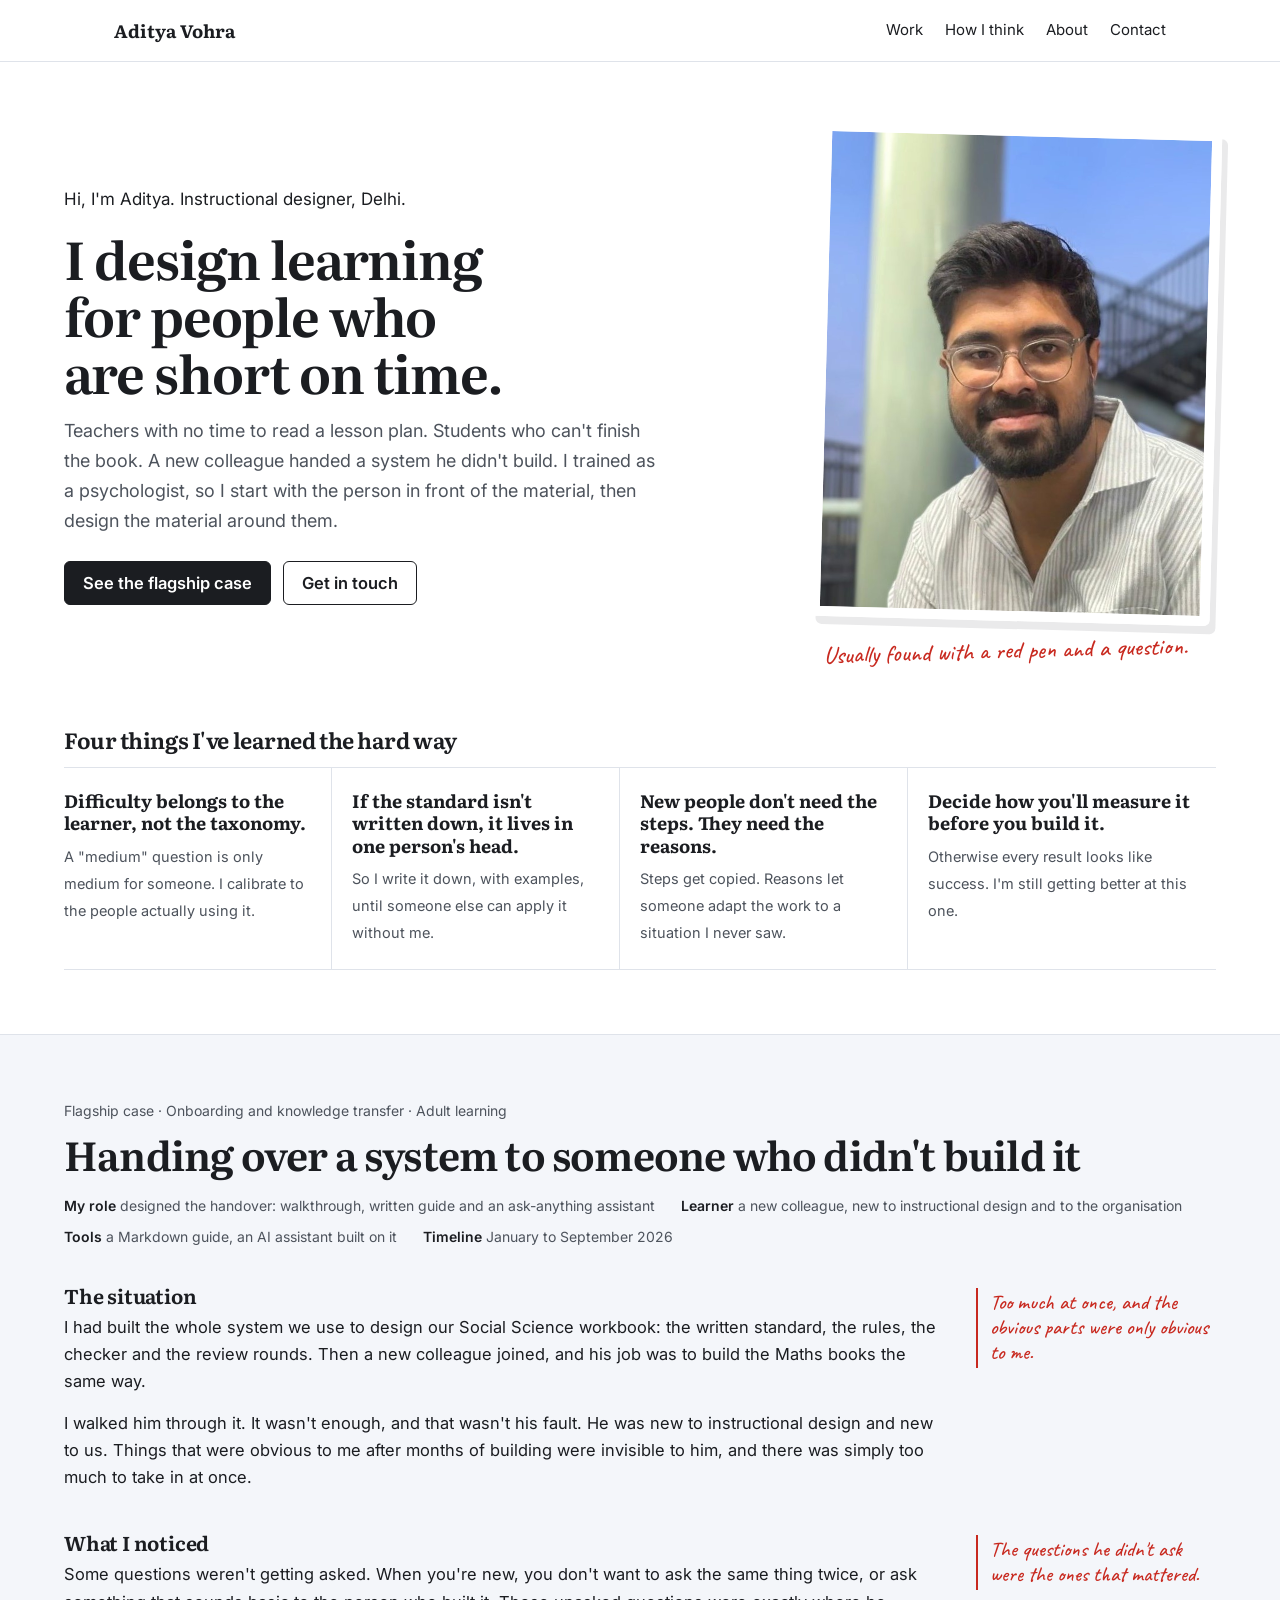
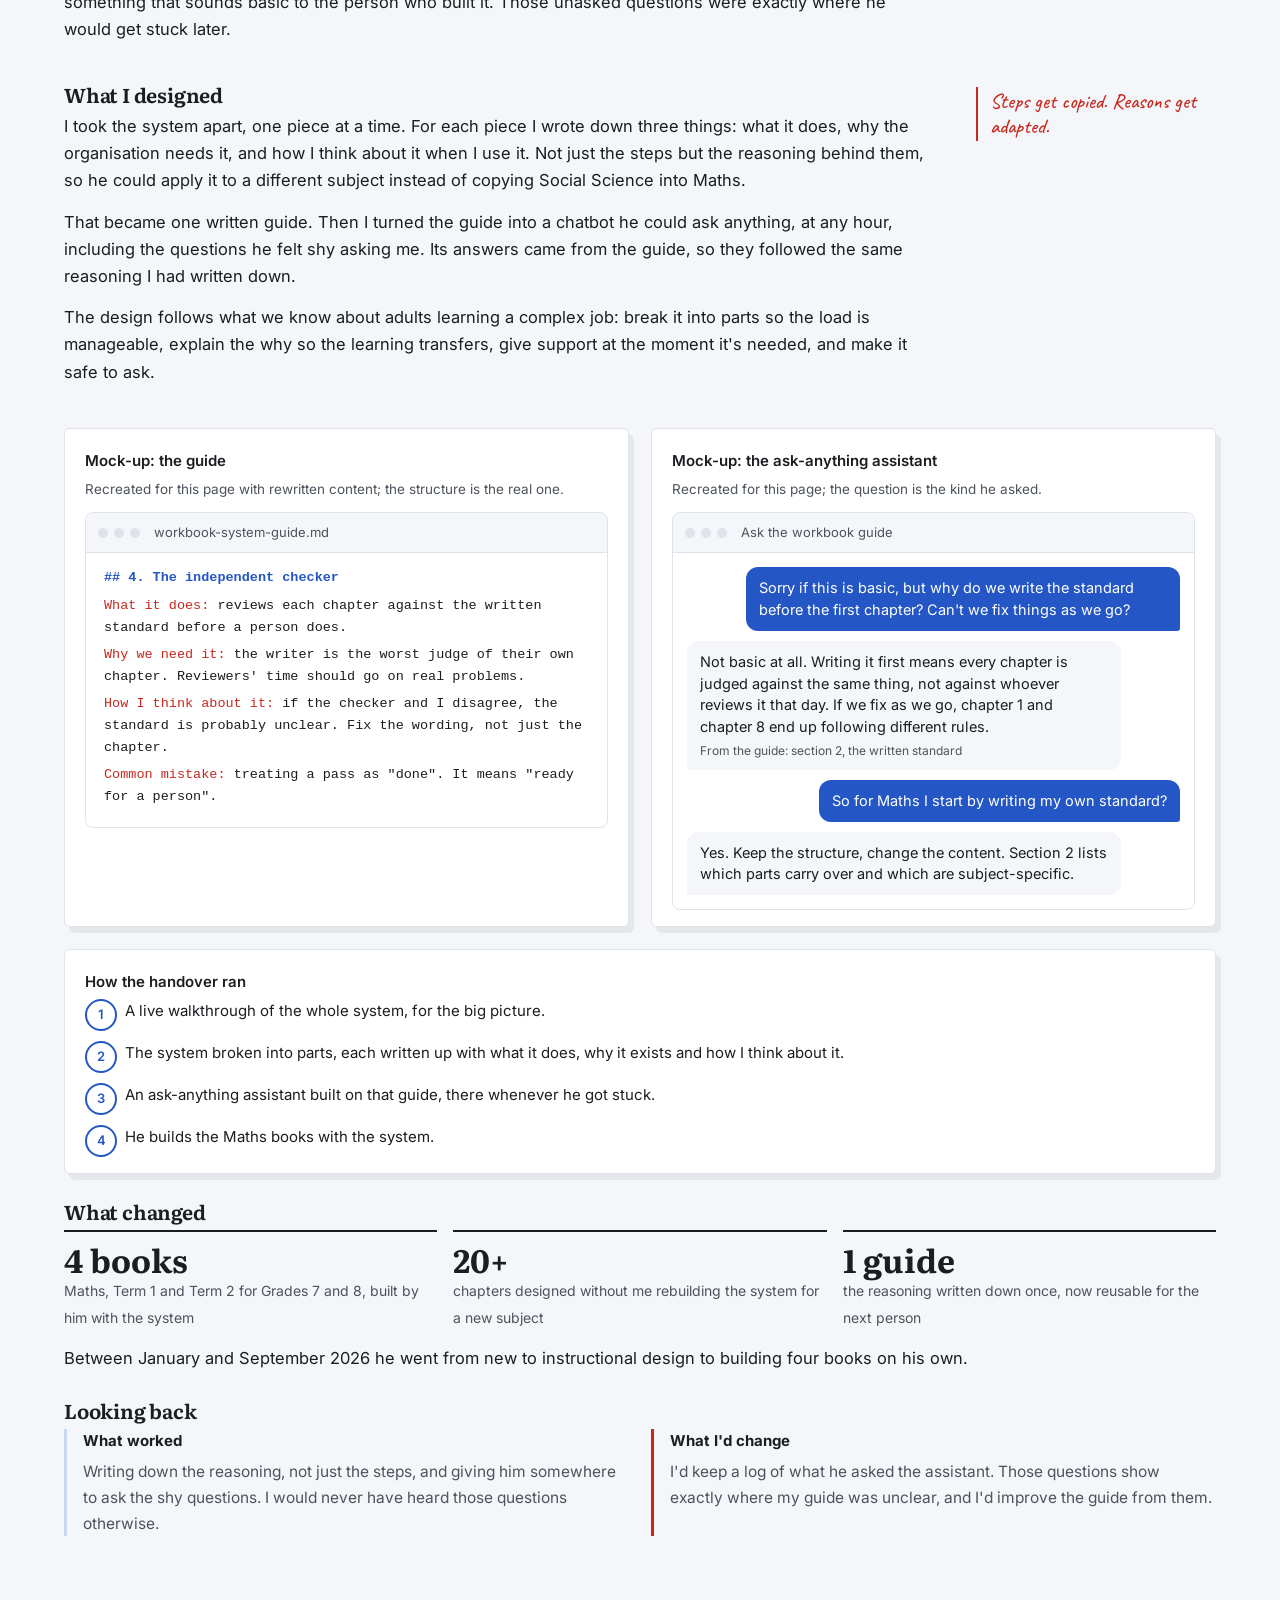
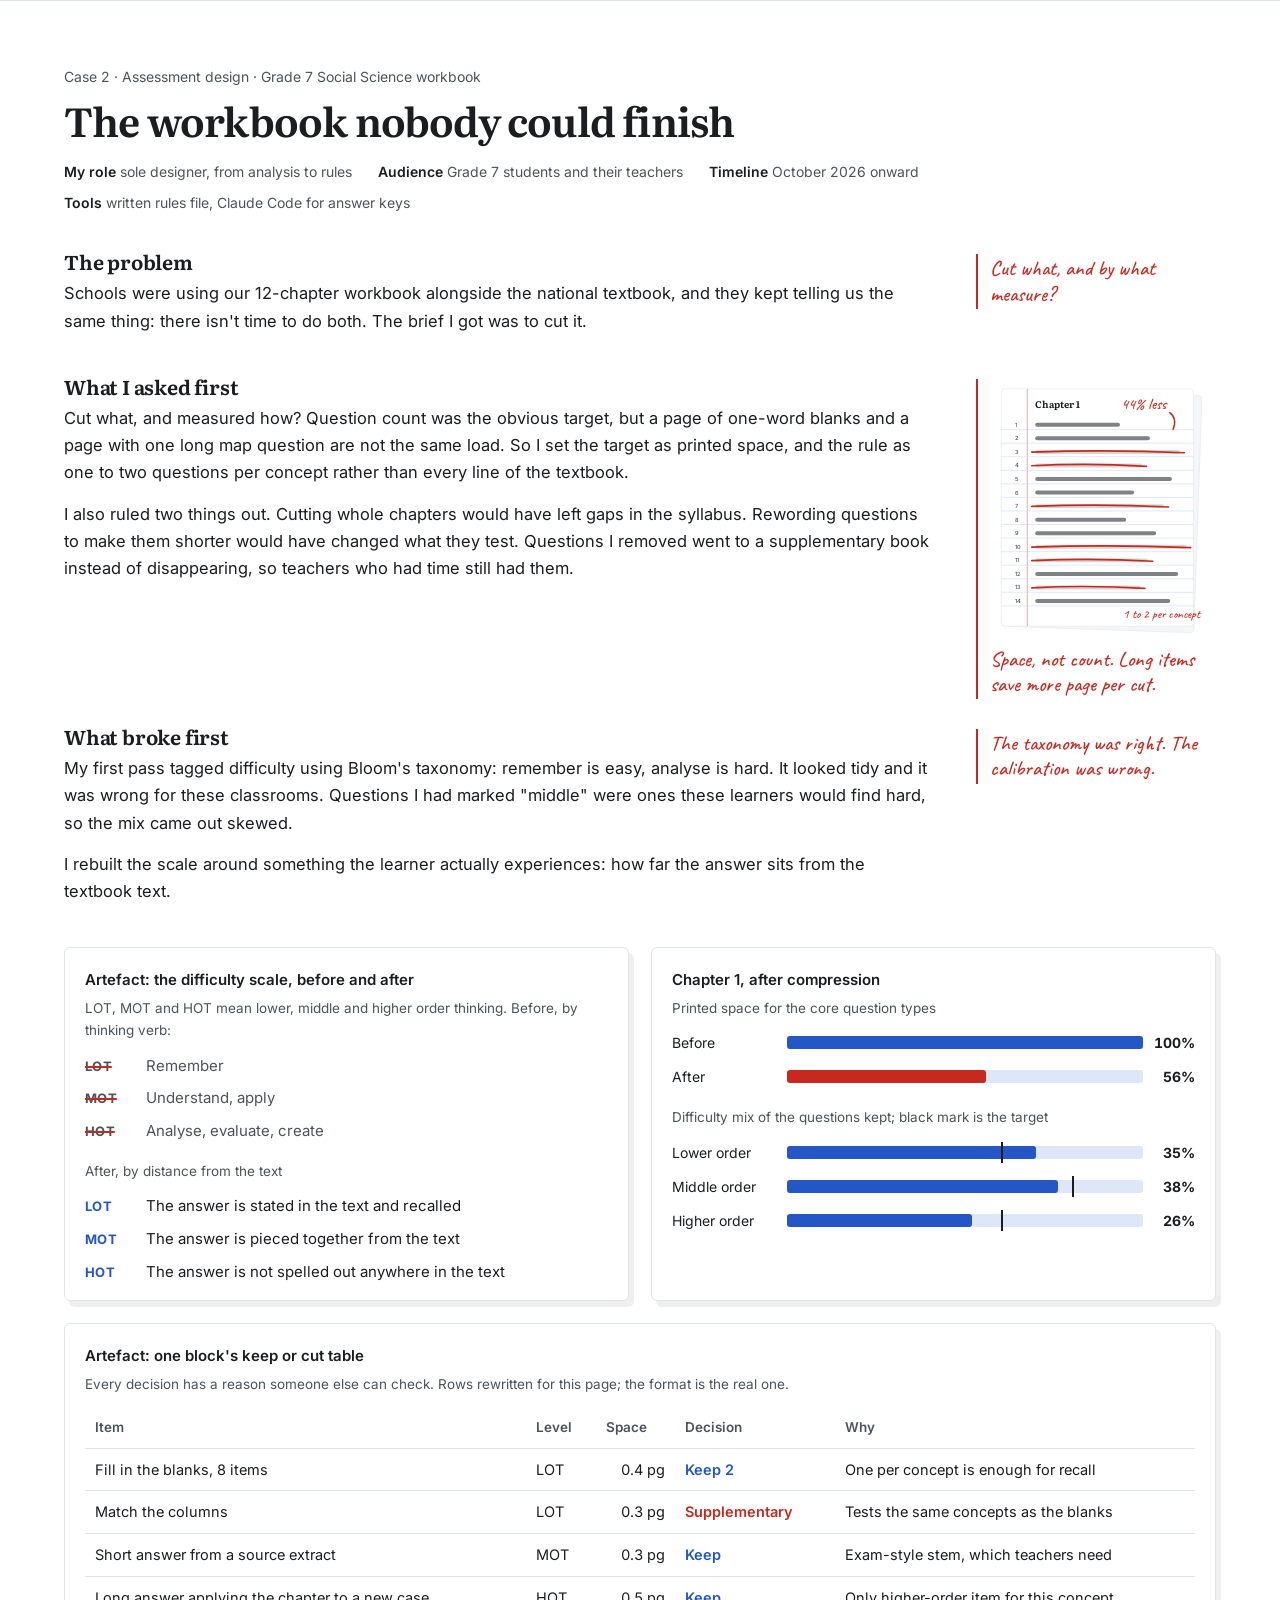
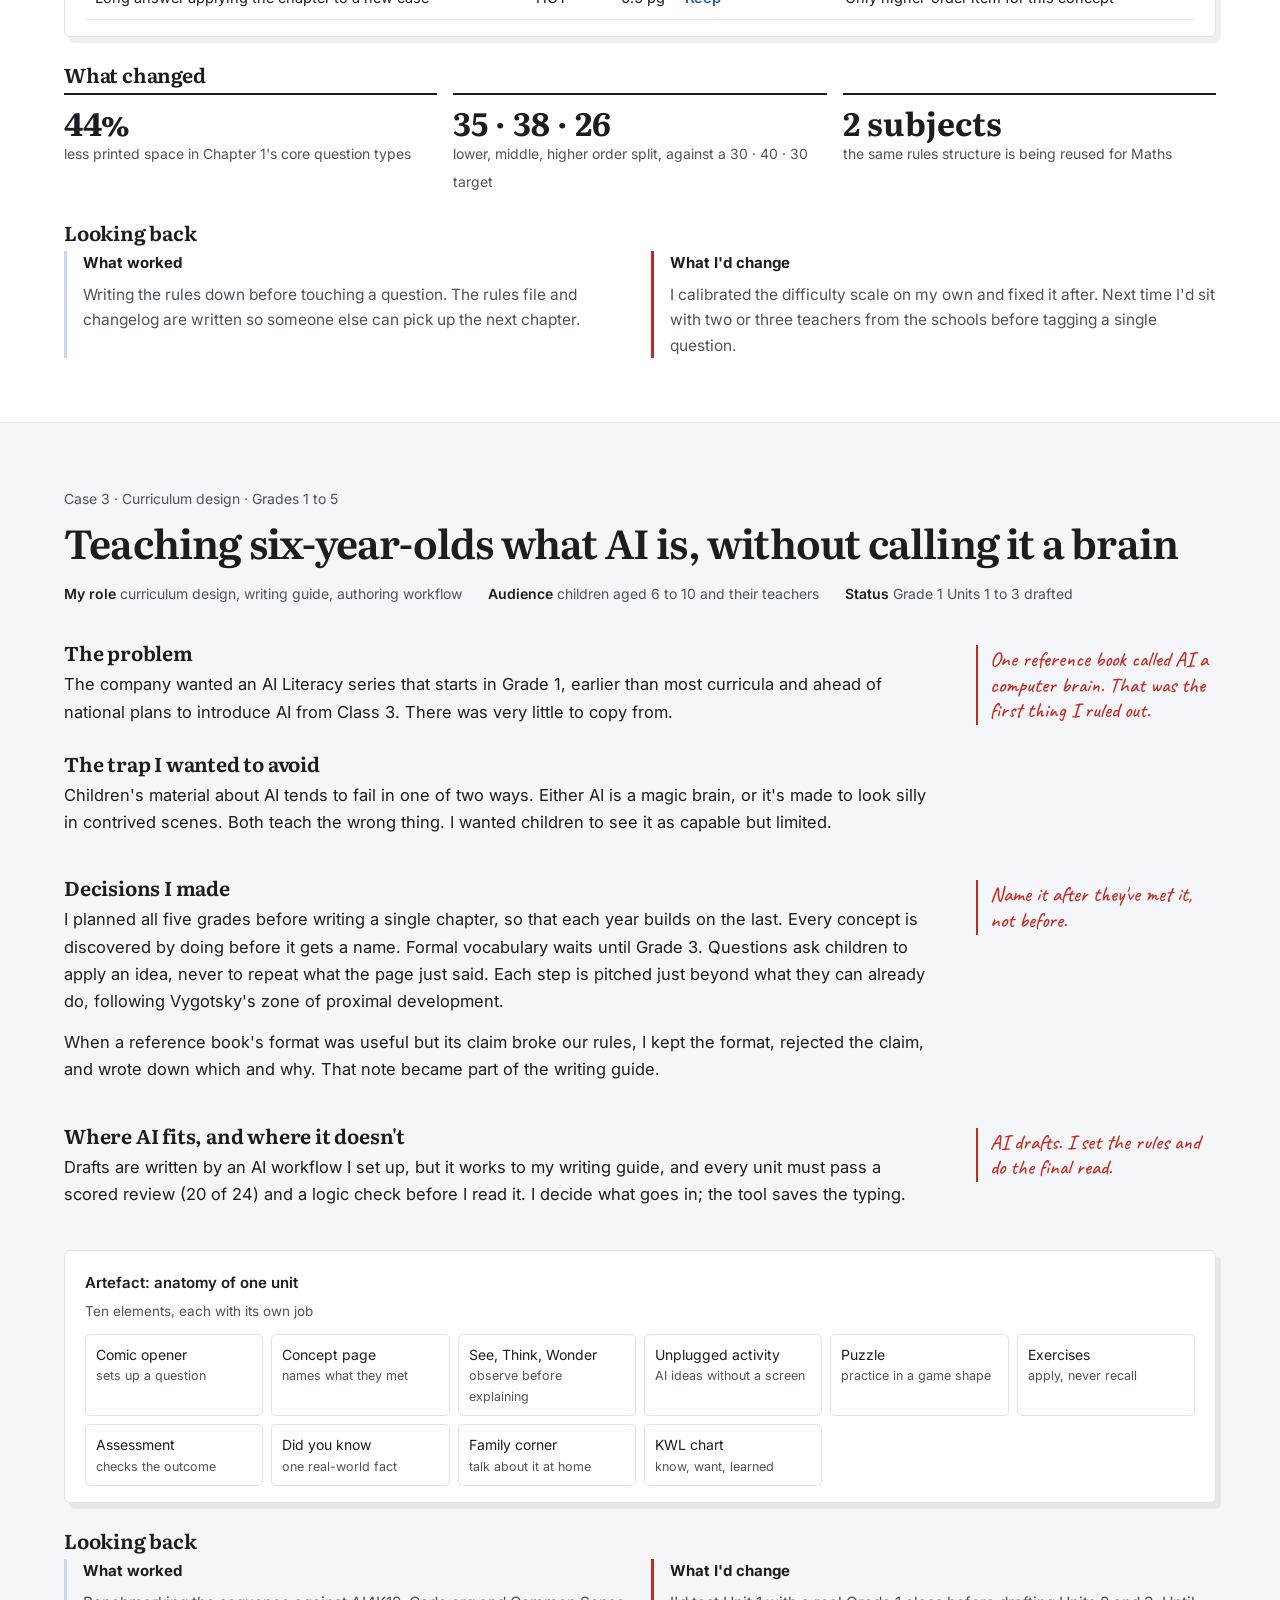
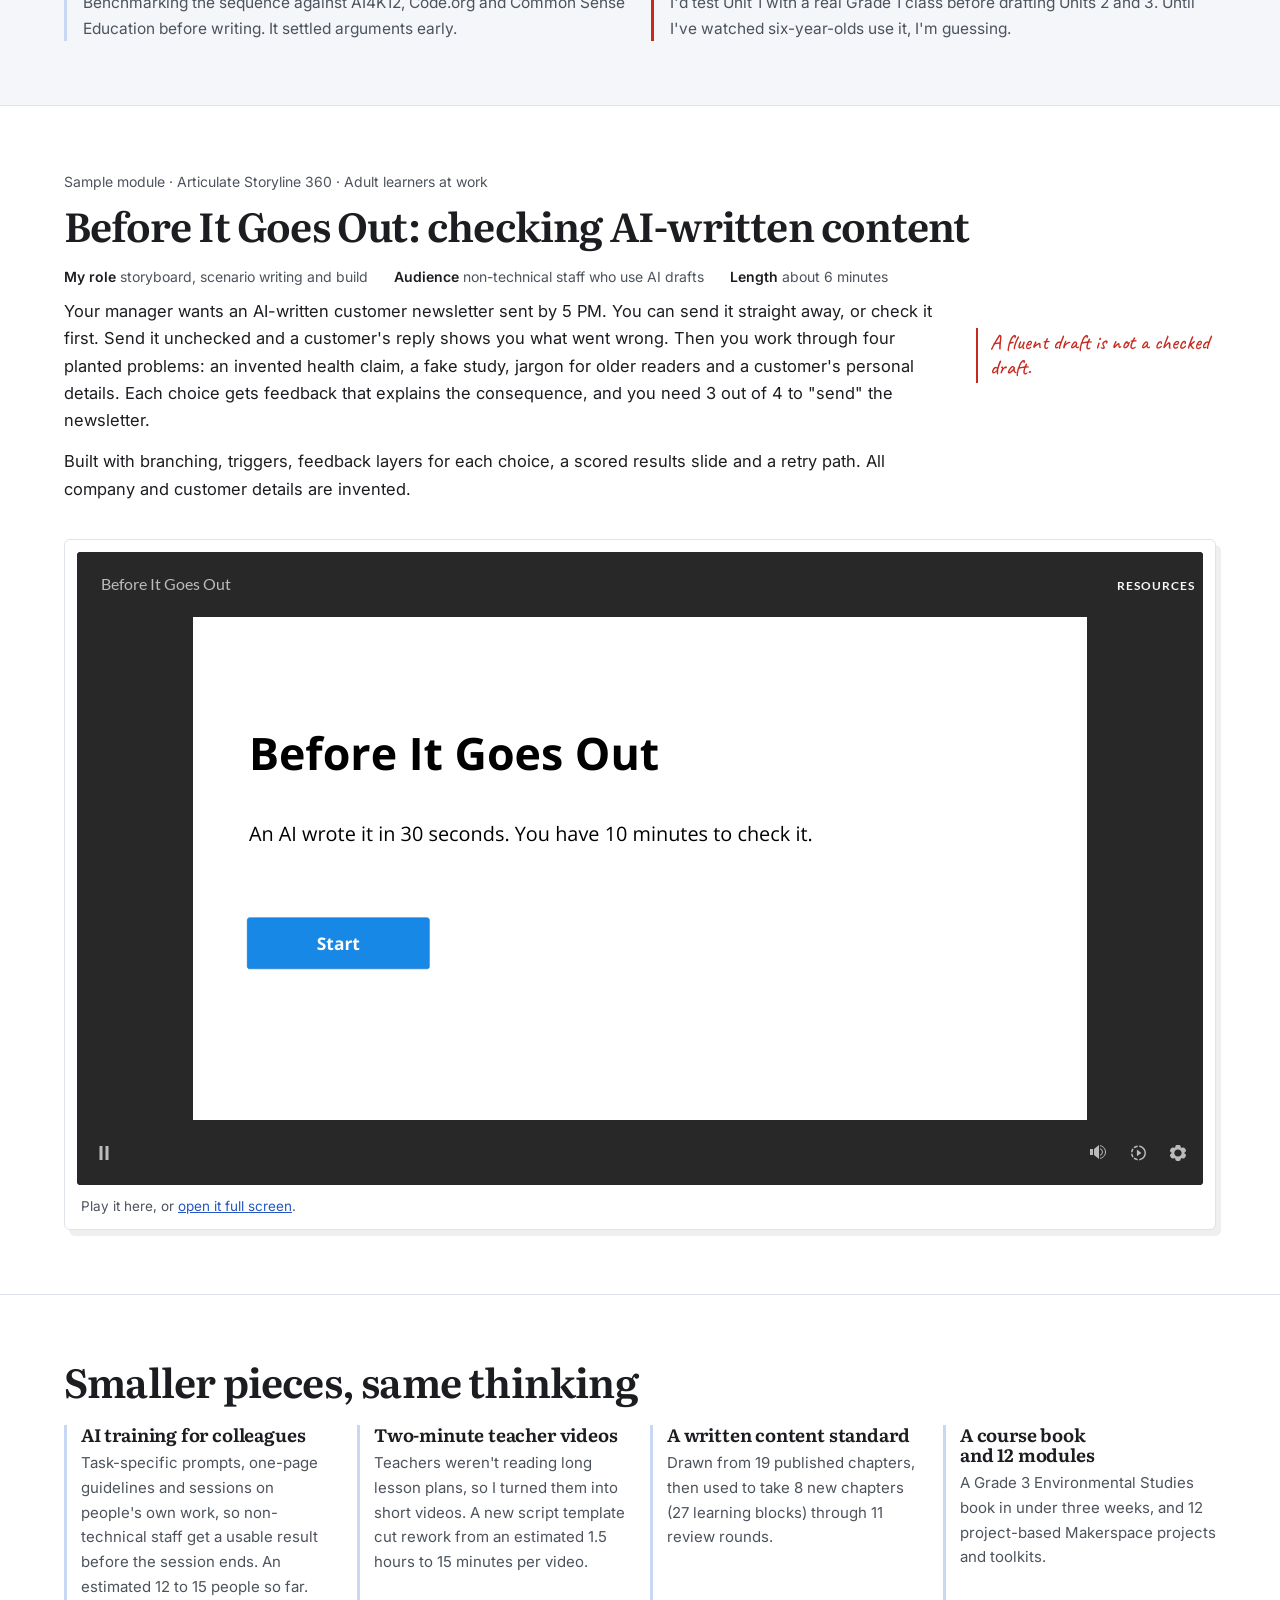
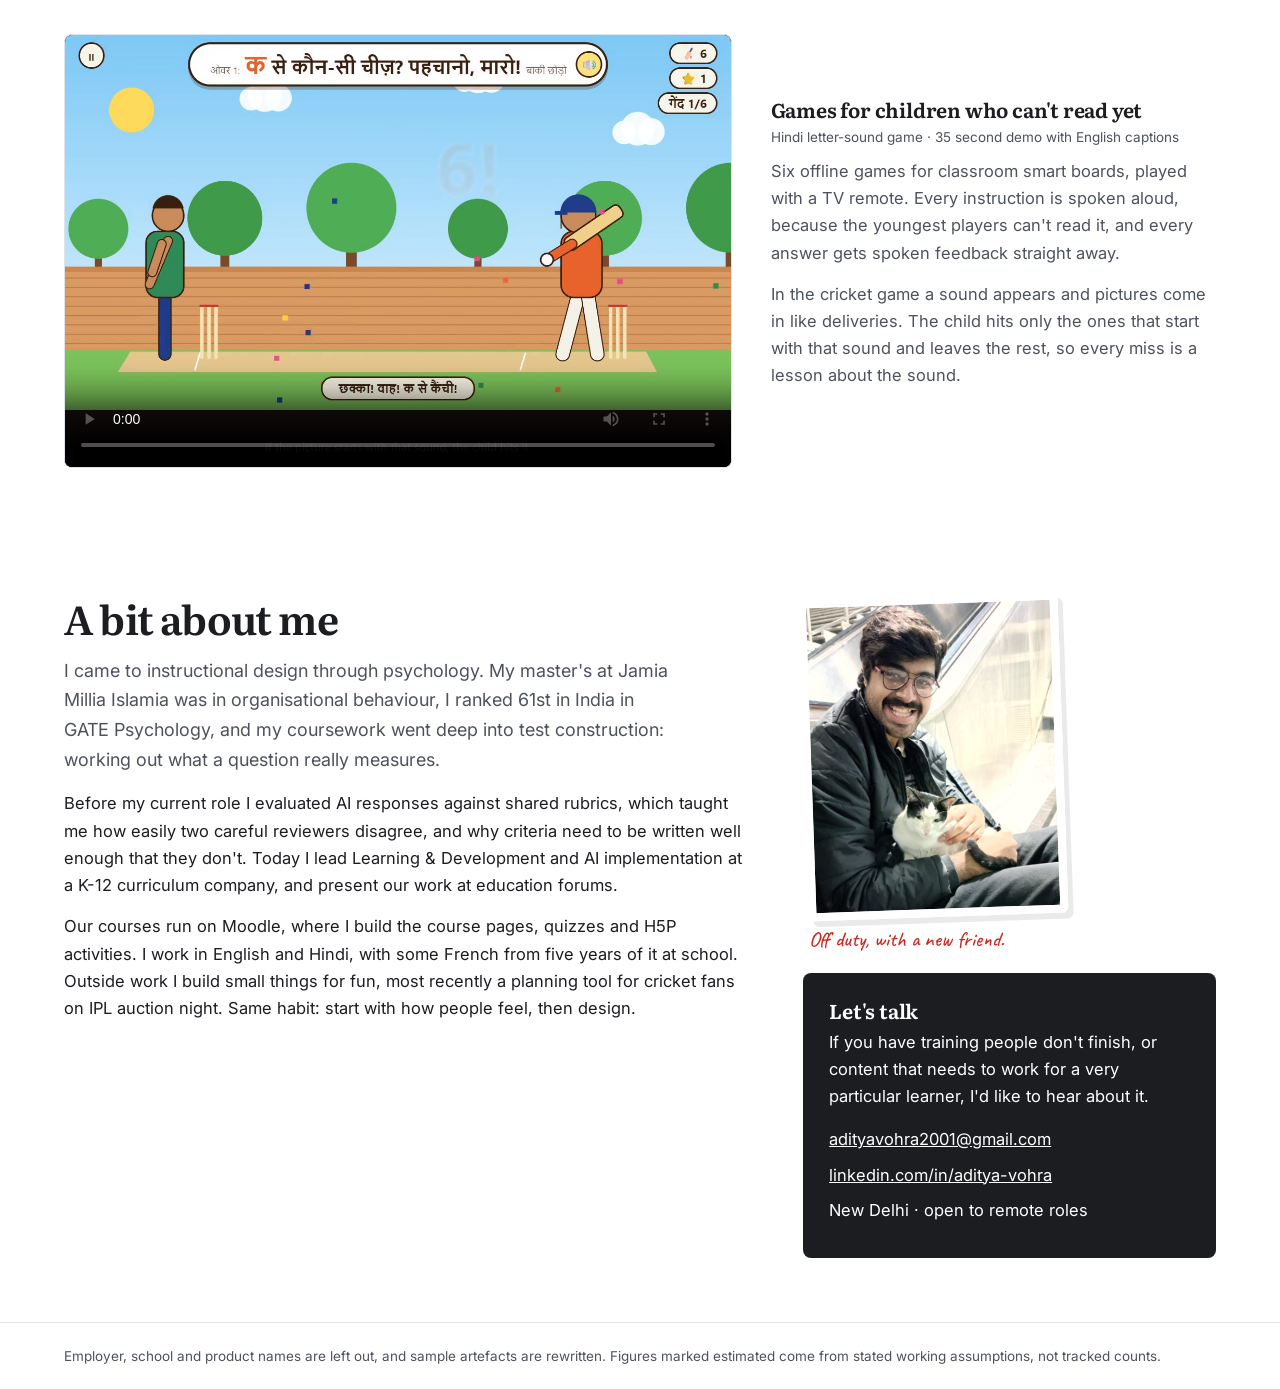
==== index.html @ ce7eec82 "Instructional design portfolio site Co-Authored-By: Claude Opus 5.5 <noreply@anthropic.com> Claude-S" ====
<!DOCTYPE html>
<html lang="en">
<head>
<meta charset="utf-8">
<meta name="viewport" content="width=device-width, initial-scale=1">
<title>Aditya Vohra Portfolio</title>
<link rel="preconnect" href="https://fonts.googleapis.com">
<link rel="preconnect" href="https://fonts.gstatic.com" crossorigin>
<link href="https://fonts.googleapis.com/css2?family=Literata:opsz,wght@7..72,500;7..72,650&family=Inter:wght@400;500;600&family=Caveat:wght@500;700&display=swap" rel="stylesheet">
<style>
/* VOICE everyday-professional, first person, candid: a designer explaining their thinking to a hiring manager
   IDEA a designer's annotated workbook: ruled pages, artefacts pinned like sheets, red-pen margin notes carry the reasoning
   PICTURE hero: a marked-up workbook page; each case: real artefacts (scales, decision table, unit anatomy, prompt card) drawn as paper sheets
   COLOUR paper white, graphite ink, exercise-book blue rule, red marking pen accent
   TYPE Literata headings, Inter text, Caveat only for red-pen margin notes
   LAYOUT laptop: story column with margin notes beside it, artefacts full width beneath; phone: one column, notes inline under the paragraph they explain */
:root{color-scheme:light dark;--bg:light-dark(#ffffff,#121417);--panel:light-dark(#f4f6fa,#1a1e24);--paper:light-dark(#ffffff,#1e232a);--ink:light-dark(#1b1d21,#eceef2);--soft:light-dark(#4d535c,#aab1bc);--rule:light-dark(#c9d8f2,#2a3a55);--blue:light-dark(#2457c5,#86aaff);--red:light-dark(#c8291f,#ff7a6e);--line:light-dark(#dfe3ea,#2d333c)}
:root[data-theme=light]{color-scheme:light}
:root[data-theme=dark]{color-scheme:dark}
*{box-sizing:border-box;min-width:0}
html{scroll-padding-top:70px}
body{margin:0;background:var(--bg);color:var(--ink);font:16.5px/1.65 Inter,system-ui,sans-serif;overflow-x:clip}
a{color:var(--blue)}
h1,h2,h3{font-family:Literata,Georgia,serif;font-weight:650;line-height:1.1;letter-spacing:-.02em;text-wrap:balance;margin:0}
h1{font-size:clamp(34px,5vw,52px)}
h2{font-size:clamp(28px,3.4vw,40px)}
h3{font-size:20px;letter-spacing:-.01em;margin:26px 0 8px}
p{margin:0 0 14px}
.wrap{max-width:1180px;margin:0 auto}
.band{padding-block:clamp(36px,5vw,76px);padding-left:max(5vw,16px);padding-right:max(5vw,16px)}
nav{position:sticky;top:0;z-index:5;background:color-mix(in srgb,var(--bg) 92%,transparent);backdrop-filter:blur(6px);border-bottom:1px solid var(--line)}
nav .wrap{display:flex;flex-wrap:wrap;align-items:center;gap:4px 22px;padding:10px max(5vw,16px)}
nav b{font-family:Literata,serif;font-size:18px;margin-right:auto}
nav a{color:var(--ink);text-decoration:none;font-size:15px;padding:8px 0}
nav a:hover{color:var(--blue)}
a:focus-visible{outline:3px solid var(--blue);outline-offset:3px;border-radius:3px}
.hero .wrap{display:grid;grid-template-columns:minmax(0,1.1fr) minmax(0,.9fr);gap:clamp(24px,4vw,56px);align-items:center}
.hi{display:flex;align-items:center;gap:14px;margin-bottom:18px;font-size:17px}
.mono{flex:none;width:56px;height:56px;border-radius:50%;display:grid;place-items:center;background:var(--ink);color:var(--bg);font:650 20px Literata,serif}
.lede{font-size:18px;color:var(--soft);max-width:34em}
.cta{display:flex;flex-wrap:wrap;gap:12px;margin-top:26px}
.btn{display:inline-flex;align-items:center;min-height:44px;padding:0 18px;border-radius:6px;font-weight:600;text-decoration:none;border:1.5px solid var(--ink);color:var(--ink)}
.btn.main{background:var(--ink);color:var(--bg)}
.page{position:relative;aspect-ratio:4/4.6;width:100%;max-width:500px;justify-self:end}
.page svg{position:absolute;inset:0;width:100%;height:100%}
.hand{font-family:Caveat,cursive;fill:var(--red)}
.beliefs{display:grid;grid-template-columns:repeat(4,minmax(0,1fr));gap:0;border-top:1px solid var(--line);border-bottom:1px solid var(--line)}
.beliefs div{padding:22px 20px 22px 0;margin-right:20px;border-right:1px solid var(--line)}
.beliefs div:last-child{border-right:0;margin-right:0}
.beliefs b{display:block;font-family:Literata,serif;font-size:18px;line-height:1.25;margin-bottom:8px}
.beliefs span{font-size:14.5px;color:var(--soft)}
.case{border-top:1px solid var(--line)}
.case.alt{background:var(--panel)}
.kicker{font-size:14px;color:var(--soft);margin-bottom:10px}
.meta{display:flex;flex-wrap:wrap;gap:8px 26px;margin:18px 0 6px;font-size:14px;color:var(--soft)}
.meta b{color:var(--ink);font-weight:600}
.story{display:grid;grid-template-columns:minmax(0,1fr) 15rem;gap:0 40px;margin-top:10px}
.story>.txt{grid-column:1}
.story>.note{grid-column:2;align-self:start;font:500 21px/1.2 Caveat,cursive;color:var(--red);border-left:2px solid var(--red);padding:2px 0 2px 12px;margin-top:30px}
.results{display:grid;grid-template-columns:repeat(auto-fit,minmax(12em,1fr));gap:16px;margin:8px 0 6px}
.results div{border-top:2px solid var(--ink);padding-top:10px}
.results strong{display:block;font-family:Literata,serif;font-size:clamp(26px,3vw,32px);line-height:1.1;white-space:nowrap}
.results span{font-size:14px;color:var(--soft)}
.sheets{display:grid;grid-template-columns:repeat(2,minmax(0,1fr));gap:22px;margin:28px 0 8px}
.sheet{background:var(--paper);border:1px solid var(--line);border-radius:6px;padding:20px 20px 16px;box-shadow:5px 6px 0 color-mix(in srgb,var(--ink) 7%,transparent)}
.sheet.wide{grid-column:1/-1}
.sheet h4{margin:0 0 4px;font-size:15px;font-weight:600}
.sheet .cap{font-size:13.5px;color:var(--soft);margin:0 0 12px}
.scale{list-style:none;margin:0;padding:0;display:grid;gap:8px}
.scale li{display:grid;grid-template-columns:3.4em minmax(0,1fr);gap:10px;font-size:15px;align-items:baseline}
.scale b{font-size:13px;letter-spacing:.02em;color:var(--blue)}
.scale.old{color:var(--soft)}
.scale.old b{color:var(--soft);text-decoration:line-through;text-decoration-color:var(--red);text-decoration-thickness:2px}
.scroll{overflow-x:auto}
table{border-collapse:collapse;width:100%;font-size:14.5px}
th,td{text-align:left;padding:9px 10px;border-bottom:1px solid var(--line);vertical-align:top}
th{font-weight:600;font-size:13.5px;color:var(--soft)}
td.n{white-space:nowrap;text-align:right;font-variant-numeric:tabular-nums}
.keep{color:var(--blue);font-weight:600;white-space:nowrap}
.cut{color:var(--red);font-weight:600;white-space:nowrap}
.bars{display:grid;gap:11px}
.bar{display:grid;grid-template-columns:7.5em minmax(0,1fr) 3em;gap:10px;align-items:center;font-size:14px}
.track{height:13px;background:color-mix(in srgb,var(--rule) 60%,transparent);border-radius:3px;position:relative}
.fill{height:100%;border-radius:3px;background:var(--blue)}
.fill.r{background:var(--red)}
.tick{position:absolute;top:-4px;bottom:-4px;width:2px;background:var(--ink)}
.bar b{text-align:right;font-variant-numeric:tabular-nums;white-space:nowrap}
.spiral{display:grid;grid-template-columns:repeat(5,minmax(0,1fr));gap:6px;align-items:end;height:140px;margin-bottom:30px}
.spiral div{background:var(--blue);border-radius:4px 4px 0 0;position:relative;opacity:.3}
.spiral div.on{opacity:1}
.spiral span{position:absolute;bottom:-24px;left:0;right:0;text-align:center;font-size:13px;color:var(--soft)}
.anat{display:grid;grid-template-columns:repeat(auto-fit,minmax(9.5em,1fr));gap:8px}
.anat div{border:1px solid var(--line);border-radius:5px;padding:8px 10px;font-size:14px}
.anat i{display:block;font-style:normal;font-size:12.5px;color:var(--soft)}
.card{border:1.5px dashed var(--blue);border-radius:6px;padding:14px 16px;font-size:14.5px}
.card p{margin:0 0 6px}
.card b{color:var(--blue)}
.flow{list-style:none;margin:0;padding:0;display:grid;gap:10px;counter-reset:f}
.flow li{display:grid;grid-template-columns:28px minmax(0,1fr);gap:12px;align-items:start;font-size:15px}
.flow li::before{counter-increment:f;content:counter(f);display:grid;place-items:center;width:28px;height:28px;border-radius:50%;border:2px solid var(--blue);color:var(--blue);font-weight:600;font-size:13px}
.retro{display:grid;grid-template-columns:repeat(2,minmax(0,1fr));gap:22px;margin-top:8px}
.retro div{border-left:3px solid var(--rule);padding-left:16px}
.retro div.r{border-color:var(--red)}
.retro h4{margin:0 0 6px;font-size:15px}
.retro p{margin:0;color:var(--soft);font-size:15.5px}
.more{display:grid;grid-template-columns:repeat(auto-fit,minmax(15em,1fr));gap:20px;margin-top:22px}
.more div{border-left:3px solid var(--rule);padding-left:14px}
.more h3{margin:0 0 6px;font-size:18px}
.more p{color:var(--soft);font-size:15px;margin:0}
.about .wrap{display:grid;grid-template-columns:minmax(0,1.25fr) minmax(0,.75fr);gap:clamp(24px,4vw,56px)}
.contact{background:var(--ink);color:var(--bg);border-radius:8px;padding:26px;align-self:start}
.contact h3{margin-top:0;color:inherit}
.contact a{color:inherit}
.contact p{overflow-wrap:anywhere;margin:0 0 8px}
.hi{font-size:17px;margin:0 0 16px}
.me{margin:0;justify-self:end;width:100%;max-width:400px;position:relative}
.me img{display:block;width:100%;height:auto;border-radius:6px;border:10px solid var(--paper);box-shadow:6px 8px 0 color-mix(in srgb,var(--ink) 9%,transparent);transform:rotate(1.5deg)}
.me figcaption{font:500 24px/1.15 Caveat,cursive;color:var(--red);margin:16px 0 0 8px;transform:rotate(-1.5deg)}
.note.draw p{margin:6px 0 0}
.note.draw .page{max-width:none;justify-self:auto}
.win{border:1px solid var(--line);border-radius:8px;overflow:hidden;background:var(--paper);font-size:14.5px}
.bar2{display:flex;align-items:center;gap:6px;padding:9px 12px;background:var(--panel);border-bottom:1px solid var(--line);font-size:13px;color:var(--soft)}
.bar2 i{width:10px;height:10px;border-radius:50%;background:var(--line);display:inline-block}
.bar2 span{margin-left:8px}
.doc{padding:14px 18px;font-family:ui-monospace,Menlo,Consolas,monospace;font-size:13.5px;line-height:1.6;overflow-wrap:anywhere}
.doc .h{color:var(--blue);font-weight:600}
.doc .k{color:var(--red)}
.doc p{margin:0 0 6px}
.chat{padding:14px;display:grid;gap:10px}
.msg{max-width:88%;padding:10px 13px;border-radius:12px;line-height:1.5}
.msg.q{justify-self:end;background:var(--blue);color:#fff;border-bottom-right-radius:3px}
.msg.a{background:var(--panel);border-bottom-left-radius:3px}
.msg small{display:block;font-size:12px;opacity:.75;margin-top:4px}
.games{display:grid;grid-template-columns:minmax(0,1.2fr) minmax(0,.8fr);gap:clamp(20px,3vw,40px);align-items:center;margin-top:34px}
.games video{width:100%;height:auto;border-radius:8px;border:1px solid var(--line);display:block;background:#000}
.games h3{margin-top:0}
.games p{color:var(--soft)}
@media(max-width:760px){.games{grid-template-columns:minmax(0,1fr)}.me{justify-self:center;max-width:320px}}
.side{display:grid;gap:22px;align-self:start}
.off{margin:0;max-width:260px}
.off img{display:block;width:100%;height:auto;border-radius:6px;border:8px solid var(--paper);box-shadow:5px 6px 0 color-mix(in srgb,var(--ink) 9%,transparent);transform:rotate(-2deg)}
.off figcaption{font:500 21px/1.15 Caveat,cursive;color:var(--red);margin:10px 0 0 6px}
.scroll table{min-width:560px}
@media(max-width:430px){nav .wrap{gap:2px 14px}nav a{font-size:14px}nav b{font-size:16px}}
footer{font-size:13.5px;color:var(--soft);border-top:1px solid var(--line)}
@media(max-width:900px){.beliefs{grid-template-columns:repeat(2,minmax(0,1fr))}.beliefs div:nth-child(2){border-right:0;margin-right:0}.beliefs div:nth-child(-n+2){border-bottom:1px solid var(--line)}}
@media(max-width:820px){.story{grid-template-columns:minmax(0,1fr)}.story>.note{grid-column:1;margin:-4px 0 16px}}
@media(max-width:760px){.hero .wrap,.about .wrap,.sheets,.retro{grid-template-columns:minmax(0,1fr)}.page{justify-self:center;max-width:400px}}
@media(max-width:560px){.beliefs{grid-template-columns:minmax(0,1fr)}.beliefs div{border-right:0;margin-right:0;border-bottom:1px solid var(--line)}.beliefs div:last-child{border-bottom:0}table{font-size:13px}th,td{padding:7px 5px}.bar{grid-template-columns:6.2em minmax(0,1fr) 2.8em}}
@media(prefers-reduced-motion:no-preference){.strike{stroke-dasharray:400;stroke-dashoffset:400;animation:draw .9s ease-out forwards}@keyframes draw{to{stroke-dashoffset:0}}}
</style>
</head>
<body>
<nav aria-label="Sections"><div class="wrap"><b>Aditya Vohra</b><a href="#onboarding">Work</a><a href="#thinking">How I think</a><a href="#about">About</a><a href="#contact">Contact</a></div></nav>

<header class="band hero"><div class="wrap">
<div>
<p class="hi">Hi, I'm Aditya. Instructional designer, Delhi.</p>
<h1>I design learning for people who are short on time.</h1>
<p class="lede" style="margin-top:16px">Teachers with no time to read a lesson plan. Students who can't finish the book. A new colleague handed a system he didn't build. I trained as a psychologist, so I start with the person in front of the material, then design the material around them.</p>
<div class="cta"><a class="btn main" href="#onboarding">See the flagship case</a><a class="btn" href="#contact">Get in touch</a></div>
</div>
<figure class="me"><img src="media/aditya.jpg" width="640" height="800" alt="Aditya Vohra, smiling, in a striped shirt"><figcaption>Usually found with a red pen and a question.</figcaption></figure>
</div></header>

<section class="band" id="thinking" aria-labelledby="th-h" style="padding-top:0"><div class="wrap">
<h2 id="th-h" style="font-size:22px;margin-bottom:14px">Four things I've learned the hard way</h2>
<div class="beliefs">
<div><b>Difficulty belongs to the learner, not the taxonomy.</b><span>A "medium" question is only medium for someone. I calibrate to the people actually using it.</span></div>
<div><b>If the standard isn't written down, it lives in one person's head.</b><span>So I write it down, with examples, until someone else can apply it without me.</span></div>
<div><b>New people don't need the steps. They need the reasons.</b><span>Steps get copied. Reasons let someone adapt the work to a situation I never saw.</span></div>
<div><b>Decide how you'll measure it before you build it.</b><span>Otherwise every result looks like success. I'm still getting better at this one.</span></div>
</div>
</div></section>

<main>

<section class="band case alt" id="onboarding" aria-labelledby="ob-h"><div class="wrap">
<p class="kicker">Flagship case · Onboarding and knowledge transfer · Adult learning</p>
<h2 id="ob-h">Handing over a system to someone who didn't build it</h2>
<div class="meta"><span><b>My role</b> designed the handover: walkthrough, written guide and an ask-anything assistant</span><span><b>Learner</b> a new colleague, new to instructional design and to the organisation</span><span><b>Tools</b> a Markdown guide, an AI assistant built on it</span><span><b>Timeline</b> January to September 2026</span></div>

<div class="story">
<div class="txt">
<h3>The situation</h3>
<p>I had built the whole system we use to design our Social Science workbook: the written standard, the rules, the checker and the review rounds. Then a new colleague joined, and his job was to build the Maths books the same way.</p>
<p>I walked him through it. It wasn't enough, and that wasn't his fault. He was new to instructional design and new to us. Things that were obvious to me after months of building were invisible to him, and there was simply too much to take in at once.</p>
</div>
<p class="note">Too much at once, and the obvious parts were only obvious to me.</p>
<div class="txt">
<h3>What I noticed</h3>
<p>Some questions weren't getting asked. When you're new, you don't want to ask the same thing twice, or ask something that sounds basic to the person who built it. Those unasked questions were exactly where he would get stuck later.</p>
</div>
<p class="note">The questions he didn't ask were the ones that mattered.</p>
<div class="txt">
<h3>What I designed</h3>
<p>I took the system apart, one piece at a time. For each piece I wrote down three things: what it does, why the organisation needs it, and how I think about it when I use it. Not just the steps but the reasoning behind them, so he could apply it to a different subject instead of copying Social Science into Maths.</p>
<p>That became one written guide. Then I turned the guide into a chatbot he could ask anything, at any hour, including the questions he felt shy asking me. Its answers came from the guide, so they followed the same reasoning I had written down.</p>
<p>The design follows what we know about adults learning a complex job: break it into parts so the load is manageable, explain the why so the learning transfers, give support at the moment it's needed, and make it safe to ask.</p>
</div>
<p class="note">Steps get copied. Reasons get adapted.</p>
</div>

<div class="sheets">
<div class="sheet">
<h4>Mock-up: the guide</h4>
<p class="cap">Recreated for this page with rewritten content; the structure is the real one.</p>
<div class="win" role="img" aria-label="A document window showing one entry of the guide, for the independent checker">
<div class="bar2"><i></i><i></i><i></i><span>workbook-system-guide.md</span></div>
<div class="doc">
<p class="h">## 4. The independent checker</p>
<p><span class="k">What it does:</span> reviews each chapter against the written standard before a person does.</p>
<p><span class="k">Why we need it:</span> the writer is the worst judge of their own chapter. Reviewers' time should go on real problems.</p>
<p><span class="k">How I think about it:</span> if the checker and I disagree, the standard is probably unclear. Fix the wording, not just the chapter.</p>
<p><span class="k">Common mistake:</span> treating a pass as "done". It means "ready for a person".</p>
</div>
</div>
</div>
<div class="sheet">
<h4>Mock-up: the ask-anything assistant</h4>
<p class="cap">Recreated for this page; the question is the kind he asked.</p>
<div class="win" role="img" aria-label="A chat window where a new designer asks why the standard is written first and the assistant answers from the guide">
<div class="bar2"><i></i><i></i><i></i><span>Ask the workbook guide</span></div>
<div class="chat">
<div class="msg q">Sorry if this is basic, but why do we write the standard before the first chapter? Can't we fix things as we go?</div>
<div class="msg a">Not basic at all. Writing it first means every chapter is judged against the same thing, not against whoever reviews it that day. If we fix as we go, chapter 1 and chapter 8 end up following different rules.<small>From the guide: section 2, the written standard</small></div>
<div class="msg q">So for Maths I start by writing my own standard?</div>
<div class="msg a">Yes. Keep the structure, change the content. Section 2 lists which parts carry over and which are subject-specific.</div>
</div>
</div>
</div>
<div class="sheet wide">
<h4>How the handover ran</h4>
<ol class="flow">
<li>A live walkthrough of the whole system, for the big picture.</li>
<li>The system broken into parts, each written up with what it does, why it exists and how I think about it.</li>
<li>An ask-anything assistant built on that guide, there whenever he got stuck.</li>
<li>He builds the Maths books with the system.</li>
</ol>
</div>
</div>

<h3>What changed</h3>
<div class="results">
<div><strong>4 books</strong><span>Maths, Term 1 and Term 2 for Grades 7 and 8, built by him with the system</span></div>
<div><strong>20+</strong><span>chapters designed without me rebuilding the system for a new subject</span></div>
<div><strong>1 guide</strong><span>the reasoning written down once, now reusable for the next person</span></div>
</div>
<p style="margin-top:14px">Between January and September 2026 he went from new to instructional design to building four books on his own.</p>

<h3>Looking back</h3>
<div class="retro">
<div><h4>What worked</h4><p>Writing down the reasoning, not just the steps, and giving him somewhere to ask the shy questions. I would never have heard those questions otherwise.</p></div>
<div class="r"><h4>What I'd change</h4><p>I'd keep a log of what he asked the assistant. Those questions show exactly where my guide was unclear, and I'd improve the guide from them.</p></div>
</div>
</div></section>

<section class="band case" id="workbook" aria-labelledby="wb-h"><div class="wrap">
<p class="kicker">Case 2 · Assessment design · Grade 7 Social Science workbook</p>
<h2 id="wb-h">The workbook nobody could finish</h2>
<div class="meta"><span><b>My role</b> sole designer, from analysis to rules</span><span><b>Audience</b> Grade 7 students and their teachers</span><span><b>Timeline</b> October 2026 onward</span><span><b>Tools</b> written rules file, Claude Code for answer keys</span></div>

<div class="story">
<div class="txt">
<h3>The problem</h3>
<p>Schools were using our 12-chapter workbook alongside the national textbook, and they kept telling us the same thing: there isn't time to do both. The brief I got was to cut it.</p>
</div>
<p class="note">Cut what, and by what measure?</p>
<div class="txt">
<h3>What I asked first</h3>
<p>Cut what, and measured how? Question count was the obvious target, but a page of one-word blanks and a page with one long map question are not the same load. So I set the target as printed space, and the rule as one to two questions per concept rather than every line of the textbook.</p>
<p>I also ruled two things out. Cutting whole chapters would have left gaps in the syllabus. Rewording questions to make them shorter would have changed what they test. Questions I removed went to a supplementary book instead of disappearing, so teachers who had time still had them.</p>
</div>
<div class="note draw"><div class="page" role="img" aria-label="A workbook page with several question rows struck through in red pen"><svg id="pg" viewBox="0 0 400 460" preserveAspectRatio="xMidYMid meet"></svg></div><p>Space, not count. Long items save more page per cut.</p></div>
<div class="txt">
<h3>What broke first</h3>
<p>My first pass tagged difficulty using Bloom's taxonomy: remember is easy, analyse is hard. It looked tidy and it was wrong for these classrooms. Questions I had marked "middle" were ones these learners would find hard, so the mix came out skewed.</p>
<p>I rebuilt the scale around something the learner actually experiences: how far the answer sits from the textbook text.</p>
</div>
<p class="note">The taxonomy was right. The calibration was wrong.</p>
</div>

<div class="sheets">
<div class="sheet">
<h4>Artefact: the difficulty scale, before and after</h4>
<p class="cap">LOT, MOT and HOT mean lower, middle and higher order thinking. Before, by thinking verb:</p>
<ul class="scale old"><li><b>LOT</b>Remember</li><li><b>MOT</b>Understand, apply</li><li><b>HOT</b>Analyse, evaluate, create</li></ul>
<p class="cap" style="margin-top:16px">After, by distance from the text</p>
<ul class="scale"><li><b>LOT</b>The answer is stated in the text and recalled</li><li><b>MOT</b>The answer is pieced together from the text</li><li><b>HOT</b>The answer is not spelled out anywhere in the text</li></ul>
</div>
<div class="sheet">
<h4>Chapter 1, after compression</h4>
<p class="cap">Printed space for the core question types</p>
<div class="bars" id="space"></div>
<p class="cap" style="margin-top:18px">Difficulty mix of the questions kept; black mark is the target</p>
<div class="bars" id="mix"></div>
</div>
<div class="sheet wide">
<h4>Artefact: one block's keep or cut table</h4>
<p class="cap">Every decision has a reason someone else can check. Rows rewritten for this page; the format is the real one.</p>
<div class="scroll"><table>
<thead><tr><th>Item</th><th>Level</th><th>Space</th><th>Decision</th><th>Why</th></tr></thead>
<tbody>
<tr><td>Fill in the blanks, 8 items</td><td>LOT</td><td class="n">0.4 pg</td><td class="keep">Keep 2</td><td>One per concept is enough for recall</td></tr>
<tr><td>Match the columns</td><td>LOT</td><td class="n">0.3 pg</td><td class="cut">Supplementary</td><td>Tests the same concepts as the blanks</td></tr>
<tr><td>Short answer from a source extract</td><td>MOT</td><td class="n">0.3 pg</td><td class="keep">Keep</td><td>Exam-style stem, which teachers need</td></tr>
<tr><td>Long answer applying the chapter to a new case</td><td>HOT</td><td class="n">0.5 pg</td><td class="keep">Keep</td><td>Only higher-order item for this concept</td></tr>
</tbody></table></div>
</div>
</div>

<h3>What changed</h3>
<div class="results">
<div><strong>44%</strong><span>less printed space in Chapter 1's core question types</span></div>
<div><strong>35 · 38 · 26</strong><span>lower, middle, higher order split, against a 30 · 40 · 30 target</span></div>
<div><strong>2 subjects</strong><span>the same rules structure is being reused for Maths</span></div>
</div>

<h3>Looking back</h3>
<div class="retro">
<div><h4>What worked</h4><p>Writing the rules down before touching a question. The rules file and changelog are written so someone else can pick up the next chapter.</p></div>
<div class="r"><h4>What I'd change</h4><p>I calibrated the difficulty scale on my own and fixed it after. Next time I'd sit with two or three teachers from the schools before tagging a single question.</p></div>
</div>
</div></section>

<section class="band case alt" id="literacy" aria-labelledby="ai-h"><div class="wrap">
<p class="kicker">Case 3 · Curriculum design · Grades 1 to 5</p>
<h2 id="ai-h">Teaching six-year-olds what AI is, without calling it a brain</h2>
<div class="meta"><span><b>My role</b> curriculum design, writing guide, authoring workflow</span><span><b>Audience</b> children aged 6 to 10 and their teachers</span><span><b>Status</b> Grade 1 Units 1 to 3 drafted</span></div>

<div class="story">
<div class="txt">
<h3>The problem</h3>
<p>The company wanted an AI Literacy series that starts in Grade 1, earlier than most curricula and ahead of national plans to introduce AI from Class 3. There was very little to copy from.</p>
<h3>The trap I wanted to avoid</h3>
<p>Children's material about AI tends to fail in one of two ways. Either AI is a magic brain, or it's made to look silly in contrived scenes. Both teach the wrong thing. I wanted children to see it as capable but limited.</p>
</div>
<p class="note">One reference book called AI a computer brain. That was the first thing I ruled out.</p>
<div class="txt">
<h3>Decisions I made</h3>
<p>I planned all five grades before writing a single chapter, so that each year builds on the last. Every concept is discovered by doing before it gets a name. Formal vocabulary waits until Grade 3. Questions ask children to apply an idea, never to repeat what the page just said. Each step is pitched just beyond what they can already do, following Vygotsky's zone of proximal development.</p>
<p>When a reference book's format was useful but its claim broke our rules, I kept the format, rejected the claim, and wrote down which and why. That note became part of the writing guide.</p>
</div>
<p class="note">Name it after they've met it, not before.</p>
<div class="txt">
<h3>Where AI fits, and where it doesn't</h3>
<p>Drafts are written by an AI workflow I set up, but it works to my writing guide, and every unit must pass a scored review (20 of 24) and a logic check before I read it. I decide what goes in; the tool saves the typing.</p>
</div>
<p class="note">AI drafts. I set the rules and do the final read.</p>
</div>

<div class="sheets">
<div class="sheet wide">
<h4>Artefact: anatomy of one unit</h4>
<p class="cap">Ten elements, each with its own job</p>
<div class="anat" id="anat"></div>
</div>
</div>

<h3>Looking back</h3>
<div class="retro">
<div><h4>What worked</h4><p>Benchmarking the sequence against AI4K12, Code.org and Common Sense Education before writing. It settled arguments early.</p></div>
<div class="r"><h4>What I'd change</h4><p>I'd test Unit 1 with a real Grade 1 class before drafting Units 2 and 3. Until I've watched six-year-olds use it, I'm guessing.</p></div>
</div>
</div></section>

<section class="band case" id="storyline" aria-labelledby="sl-h"><div class="wrap">
<p class="kicker">Sample module · Articulate Storyline 360 · Adult learners at work</p>
<h2 id="sl-h">Before It Goes Out: checking AI-written content</h2>
<div class="meta"><span><b>My role</b> storyboard, scenario writing and build</span><span><b>Audience</b> non-technical staff who use AI drafts</span><span><b>Length</b> about 6 minutes</span></div>
<div class="story">
<div class="txt">
<p>Your manager wants an AI-written customer newsletter sent by 5 PM. You can send it straight away, or check it first. Send it unchecked and a customer's reply shows you what went wrong. Then you work through four planted problems: an invented health claim, a fake study, jargon for older readers and a customer's personal details. Each choice gets feedback that explains the consequence, and you need 3 out of 4 to "send" the newsletter.</p>
<p>Built with branching, triggers, feedback layers for each choice, a scored results slide and a retry path. All company and customer details are invented.</p>
</div>
<p class="note">A fluent draft is not a checked draft.</p>
</div>
<div class="sheet wide" style="margin-top:22px;padding:12px">
<div style="position:relative;width:100%;aspect-ratio:16/9;background:#1e1e1e;border-radius:4px;overflow:hidden">
<iframe src="module/story.html" title="Before It Goes Out, Storyline module" style="position:absolute;inset:0;width:100%;height:100%;border:0" allow="fullscreen" loading="lazy"></iframe>
</div>
<p class="cap" style="margin:10px 4px 0">Play it here, or <a href="module/story.html">open it full screen</a>.</p>
</div>
</div></section>

<section class="band case" aria-labelledby="more-h"><div class="wrap">
<h2 id="more-h">Smaller pieces, same thinking</h2>
<div class="more">
<div><h3>AI training for colleagues</h3><p>Task-specific prompts, one-page guidelines and sessions on people's own work, so non-technical staff get a usable result before the session ends. An estimated 12 to 15 people so far.</p></div>
<div><h3>Two-minute teacher videos</h3><p>Teachers weren't reading long lesson plans, so I turned them into short videos. A new script template cut rework from an estimated 1.5 hours to 15 minutes per video.</p></div>
<div><h3>A written content standard</h3><p>Drawn from 19 published chapters, then used to take 8 new chapters (27 learning blocks) through 11 review rounds.</p></div>
<div><h3>A course book and 12 modules</h3><p>A Grade 3 Environmental Studies book in under three weeks, and 12 project-based Makerspace projects and toolkits.</p></div>
</div>
<div class="games">
<video controls preload="metadata" playsinline poster="media/games-cricket.jpg" aria-label="Hindi letter-sound cricket game, 35 second demo with English captions">
<source src="media/games-cricket.mp4" type="video/mp4">
</video>
<div>
<h3>Games for children who can't read yet</h3>
<p class="cap" style="font-size:13.5px;color:var(--soft);margin:-2px 0 10px">Hindi letter-sound game · 35 second demo with English captions</p>
<p>Six offline games for classroom smart boards, played with a TV remote. Every instruction is spoken aloud, because the youngest players can't read it, and every answer gets spoken feedback straight away.</p>
<p>In the cricket game a sound appears and pictures come in like deliveries. The child hits only the ones that start with that sound and leaves the rest, so every miss is a lesson about the sound.</p>
</div>
</div>

</div></section>

</main>

<section class="band about" id="about" aria-labelledby="ab-h"><div class="wrap">
<div>
<h2 id="ab-h">A bit about me</h2>
<p class="lede" style="margin:16px 0">I came to instructional design through psychology. My master's at Jamia Millia Islamia was in organisational behaviour, I ranked 61st in India in GATE Psychology, and my coursework went deep into test construction: working out what a question really measures.</p>
<p>Before my current role I evaluated AI responses against shared rubrics, which taught me how easily two careful reviewers disagree, and why criteria need to be written well enough that they don't. Today I lead Learning &amp; Development and AI implementation at a K-12 curriculum company, and present our work at education forums.</p>
<p>Our courses run on Moodle, where I build the course pages, quizzes and H5P activities. I work in English and Hindi, with some French from five years of it at school. Outside work I build small things for fun, most recently a planning tool for cricket fans on IPL auction night. Same habit: start with how people feel, then design.</p>
</div>
<div class="side"><figure class="off"><img src="media/aditya-cat.jpg" width="640" height="800" alt="Aditya laughing, holding a black and white cat" loading="lazy"><figcaption>Off duty, with a new friend.</figcaption></figure>
<div class="contact" id="contact">
<h3>Let's talk</h3>
<p style="margin-bottom:16px">If you have training people don't finish, or content that needs to work for a very particular learner, I'd like to hear about it.</p>
<p><a href="mailto:adityavohra2001@gmail.com">adityavohra2001@gmail.com</a></p>
<p><a href="https://www.linkedin.com/in/aditya-vohra">linkedin.com/in/aditya-vohra</a></p>
<p>New Delhi · open to remote roles</p>
</div>
</div>
</div></section>

<footer class="band" style="padding-block:22px"><div class="wrap">Employer, school and product names are left out, and sample artefacts are rewritten. Figures marked estimated come from stated working assumptions, not tracked counts.</div></footer>

<script>
{
const space=[["Before",100,""],["After",56,"r"]];
document.getElementById('space').innerHTML=space.map(([l,v,c])=>`<div class="bar"><span>${l}</span><div class="track"><div class="fill ${c}" style="width:${v}%"></div></div><b>${v}%</b></div>`).join('');
const mix=[["Lower order",35,30],["Middle order",38,40],["Higher order",26,30]];
document.getElementById('mix').innerHTML=mix.map(([l,v,t])=>`<div class="bar"><span>${l}</span><div class="track"><div class="fill" style="width:${v*2}%"></div><i class="tick" style="left:${t*2}%"></i></div><b>${v}%</b></div>`).join('');
const anat=[["Comic opener","sets up a question"],["Concept page","names what they met"],["See, Think, Wonder","observe before explaining"],["Unplugged activity","AI ideas without a screen"],["Puzzle","practice in a game shape"],["Exercises","apply, never recall"],["Assessment","checks the outcome"],["Did you know","one real-world fact"],["Family corner","talk about it at home"],["KWL chart","know, want, learned"]];
document.getElementById('anat').innerHTML=anat.map(([a,b])=>`<div>${a}<i>${b}</i></div>`).join('');
const s=document.getElementById('pg');
const cut=new Set([2,3,6,9,10,12]);
let out=`<rect x="28" y="20" width="340" height="420" rx="6" fill="var(--panel)" stroke="var(--line)" transform="rotate(2 200 230)"/>`;
out+=`<rect x="20" y="14" width="340" height="420" rx="6" fill="var(--paper)" stroke="var(--line)"/>`;
out+=`<line x1="66" y1="14" x2="66" y2="434" stroke="var(--red)" stroke-opacity=".45" stroke-width="1.5"/>`;
out+=`<text x="80" y="48" font-family="Literata,serif" font-size="17" font-weight="650" fill="var(--ink)">Chapter 1</text>`;
for(let i=0;i<14;i++){
 const y=78+i*24;
 out+=`<line x1="20" y1="${y+8}" x2="360" y2="${y+8}" stroke="var(--rule)" stroke-width="1"/>`;
 out+=`<text x="44" y="${y+3}" font-family="Inter,sans-serif" font-size="10" fill="var(--soft)">${i+1}</text>`;
 const w=150+((i*53)%120);
 out+=`<rect x="80" y="${y-4}" width="${w}" height="7" rx="3.5" fill="var(--ink)" opacity="${cut.has(i)?'.18':'.55'}"/>`;
 if(cut.has(i))out+=`<path class="strike" d="M74 ${y} Q${80+w/2} ${y-5} ${88+w} ${y+1}" stroke="var(--red)" stroke-width="3" fill="none" stroke-linecap="round" style="animation-delay:${0.15*[...cut].indexOf(i)}s"/>`;
}
out+=`<path d="M318 56 q14 10 6 30" stroke="var(--red)" stroke-width="2.5" fill="none" stroke-linecap="round"/>`;
out+=`<text class="hand" x="232" y="50" font-size="28">44% less</text>`;
out+=`<text class="hand" x="236" y="420" font-size="22">1 to 2 per concept</text>`;
s.innerHTML=out;
}
</script>
</body>
</html>
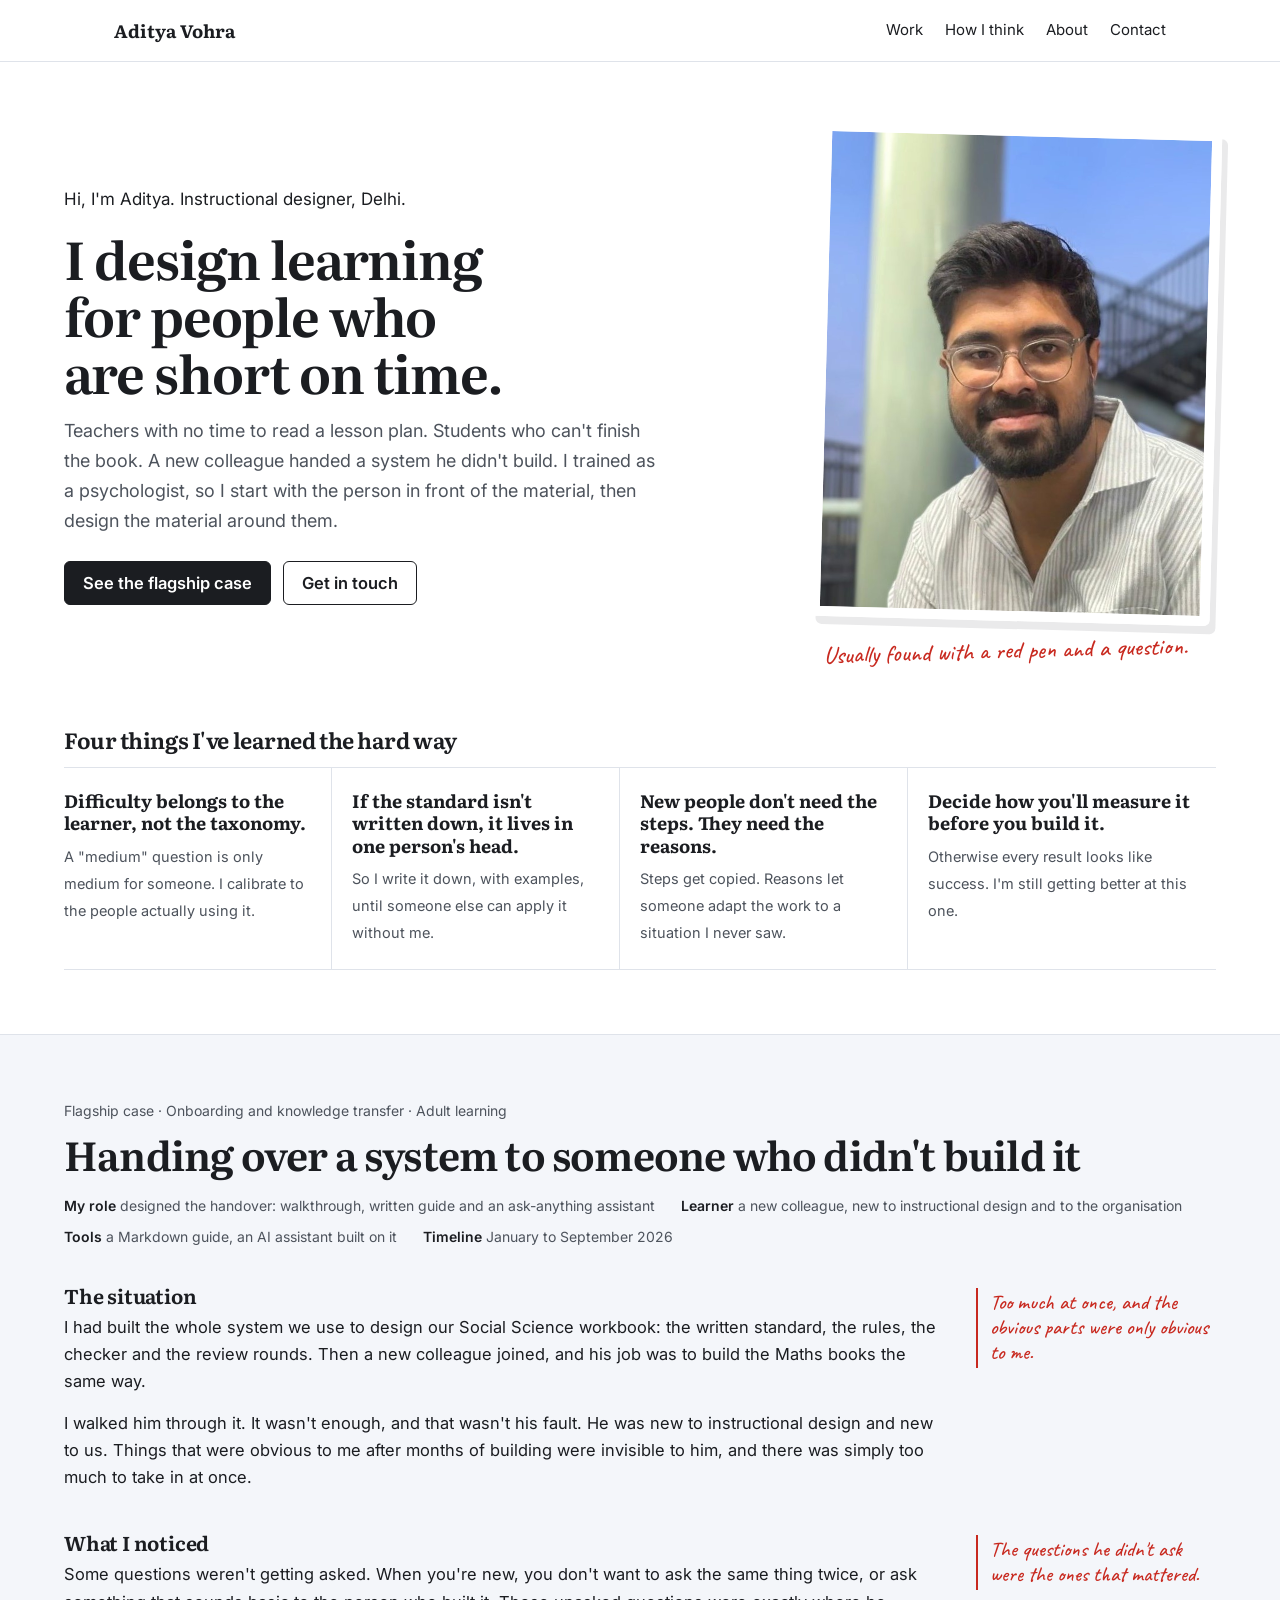
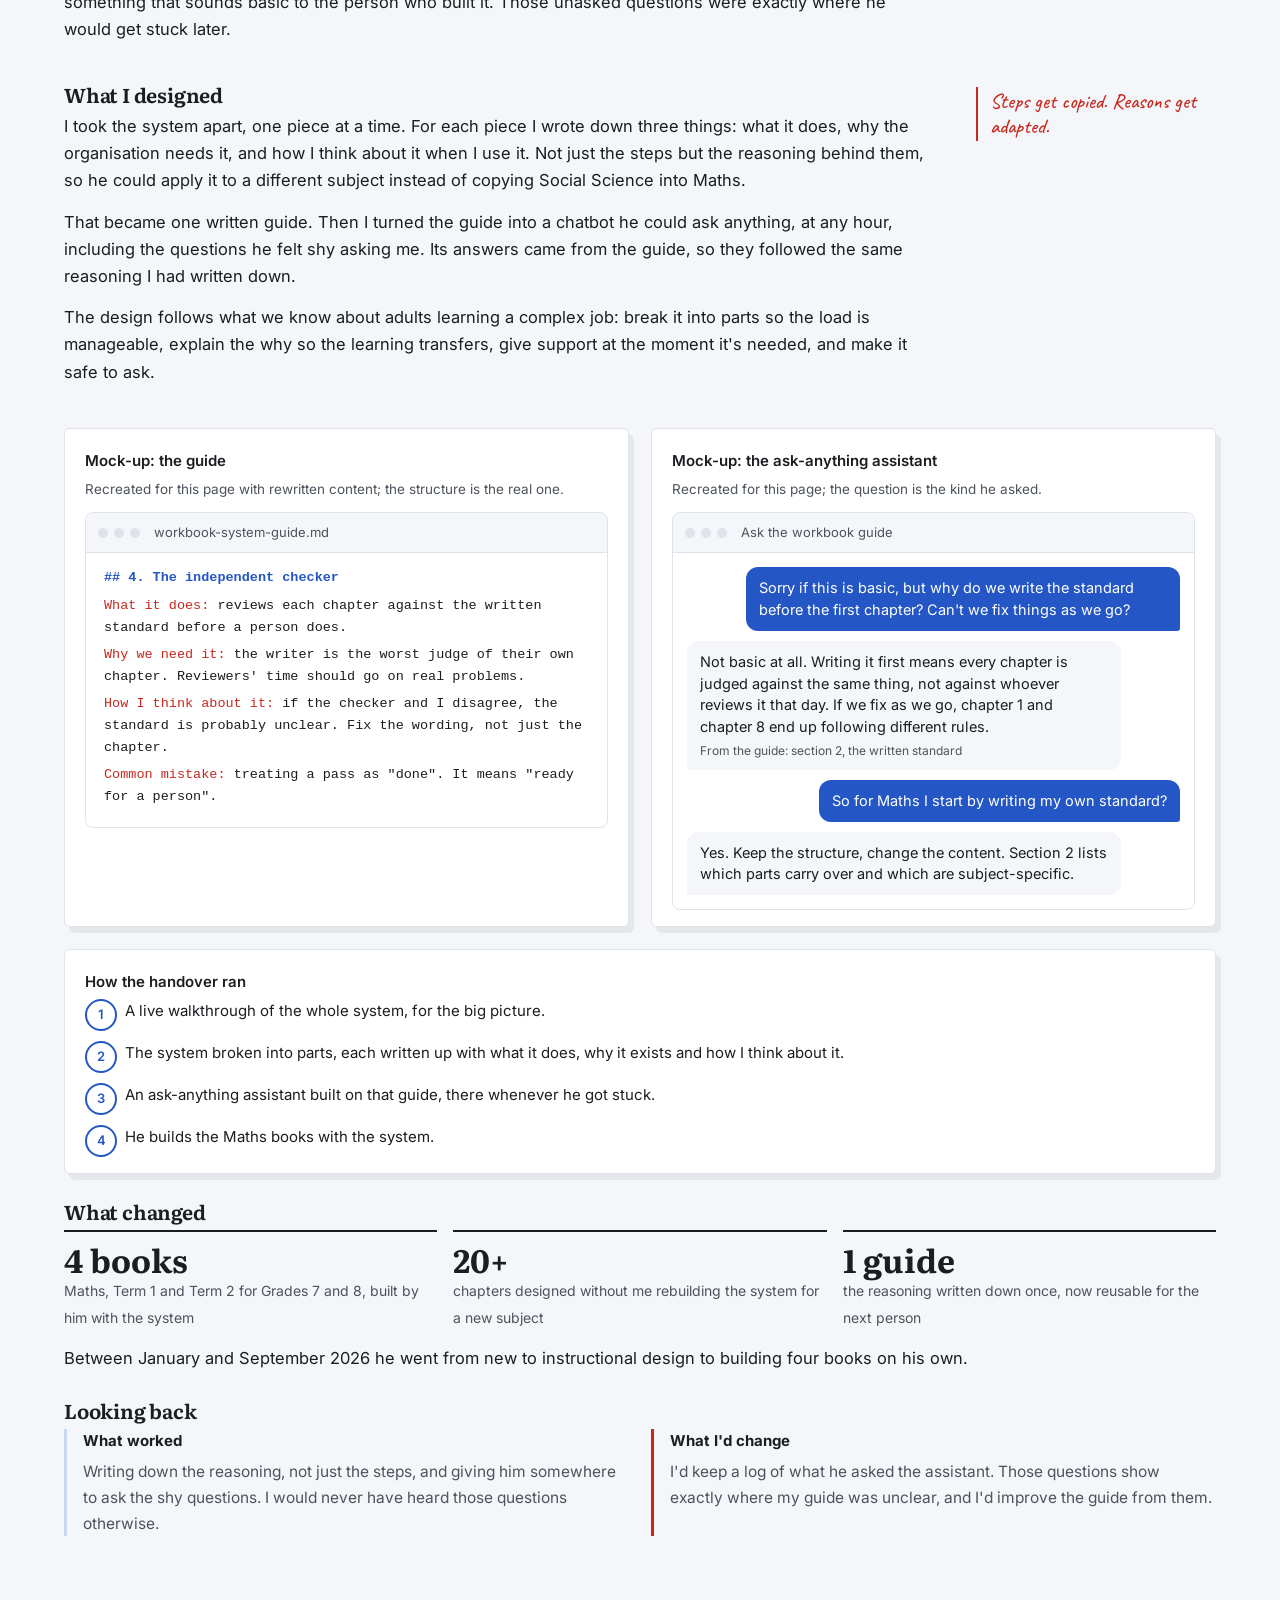
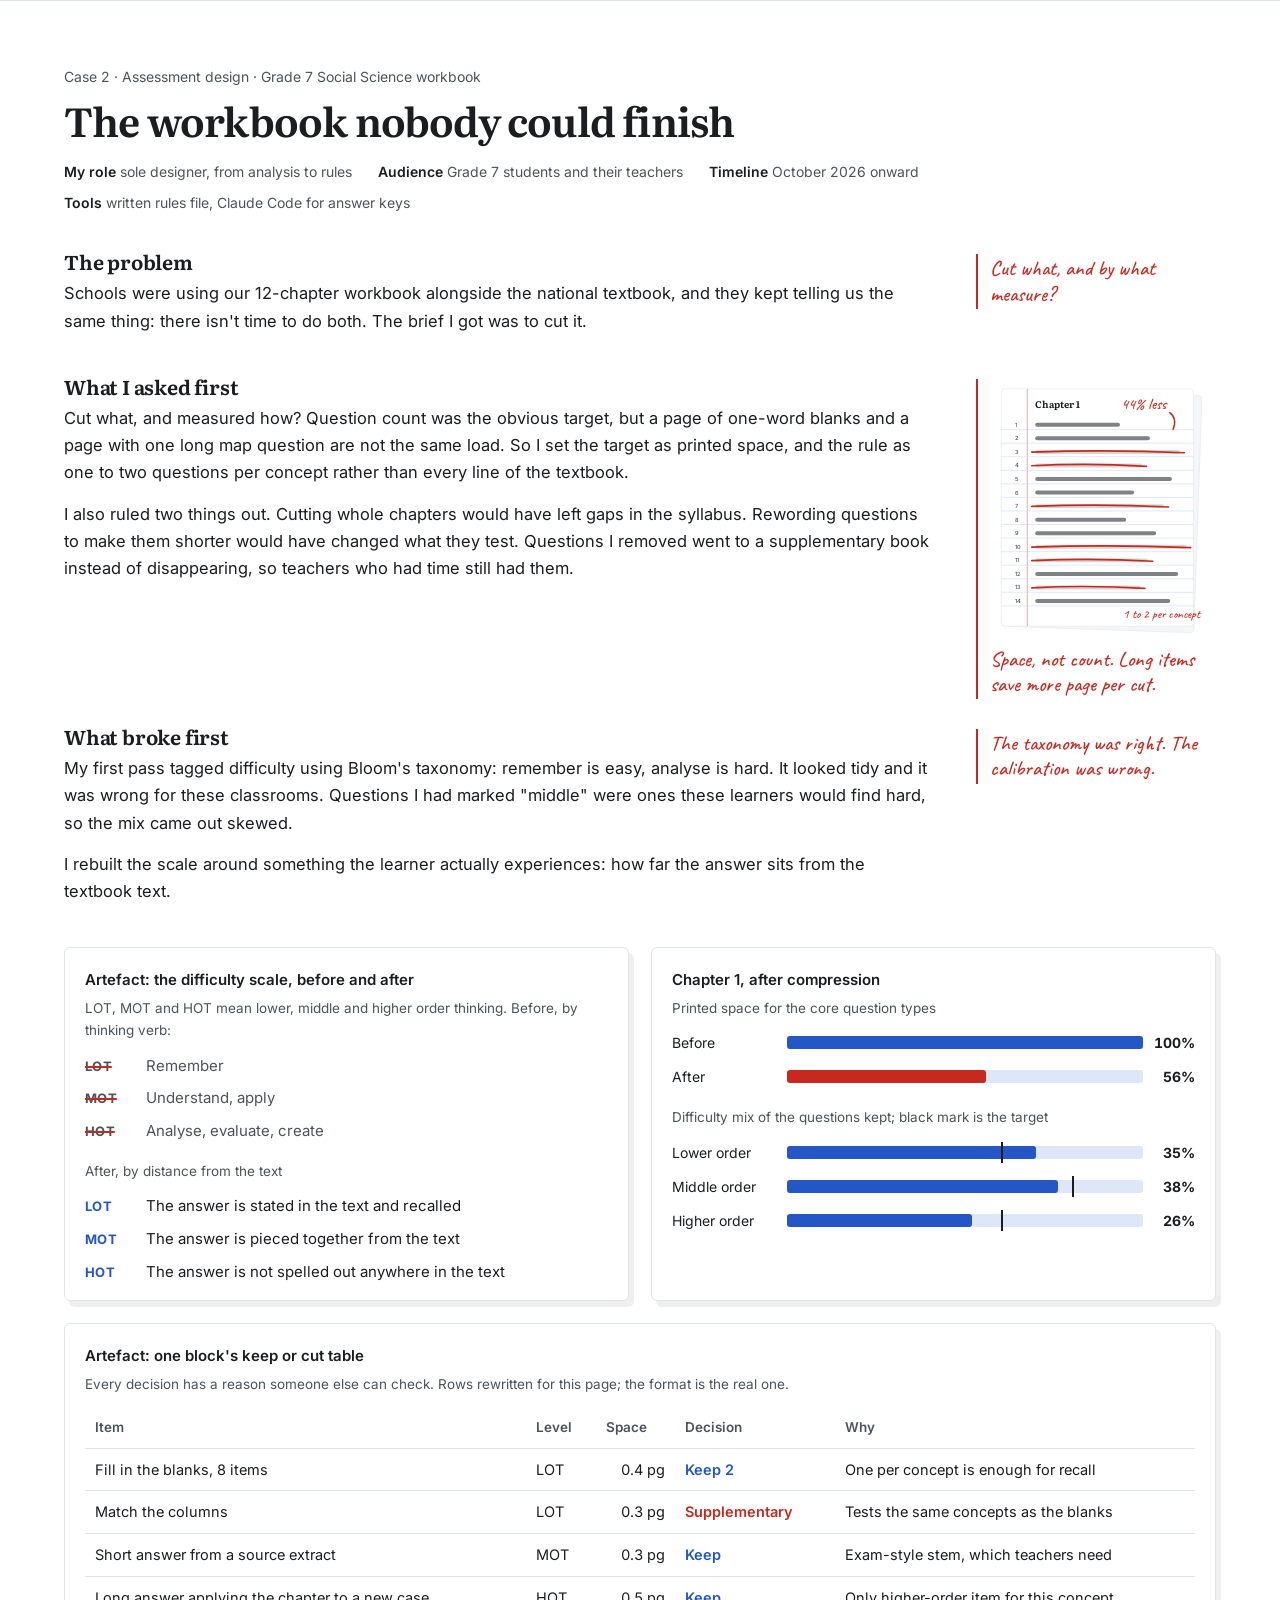
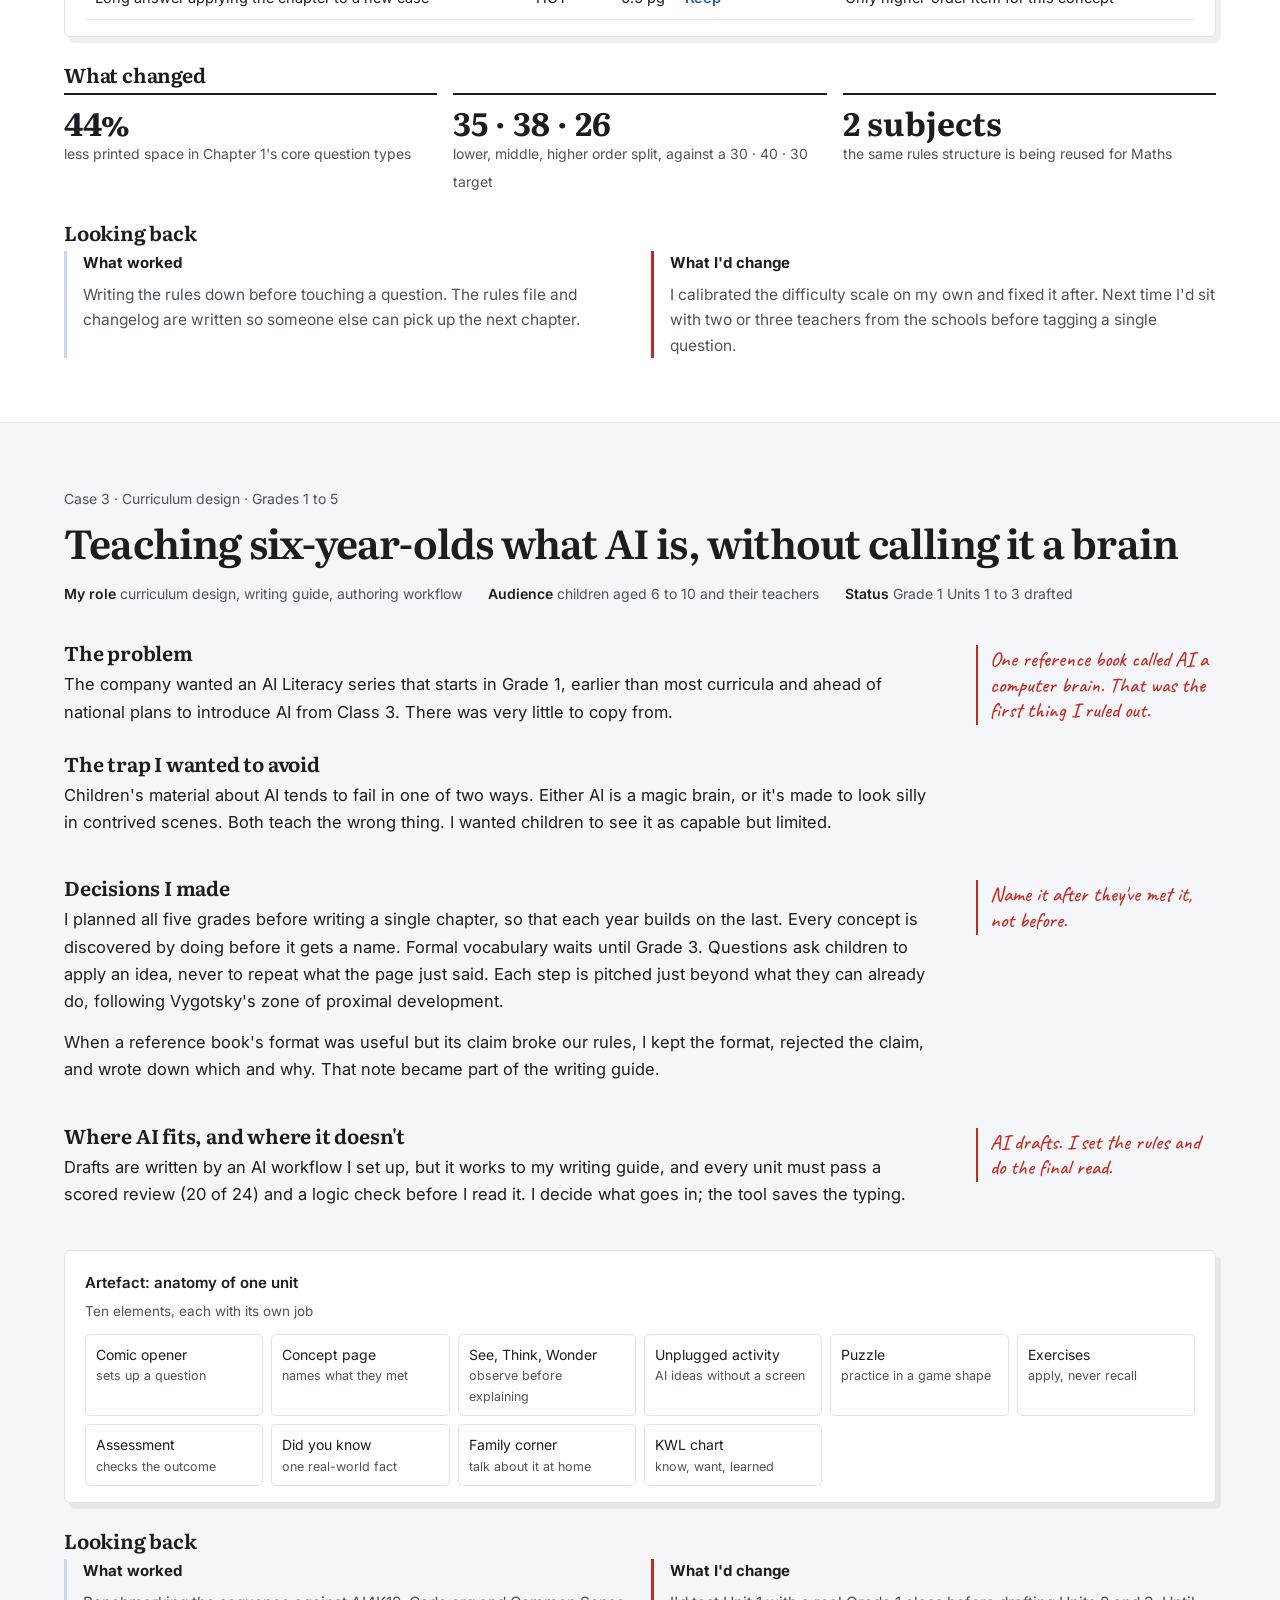
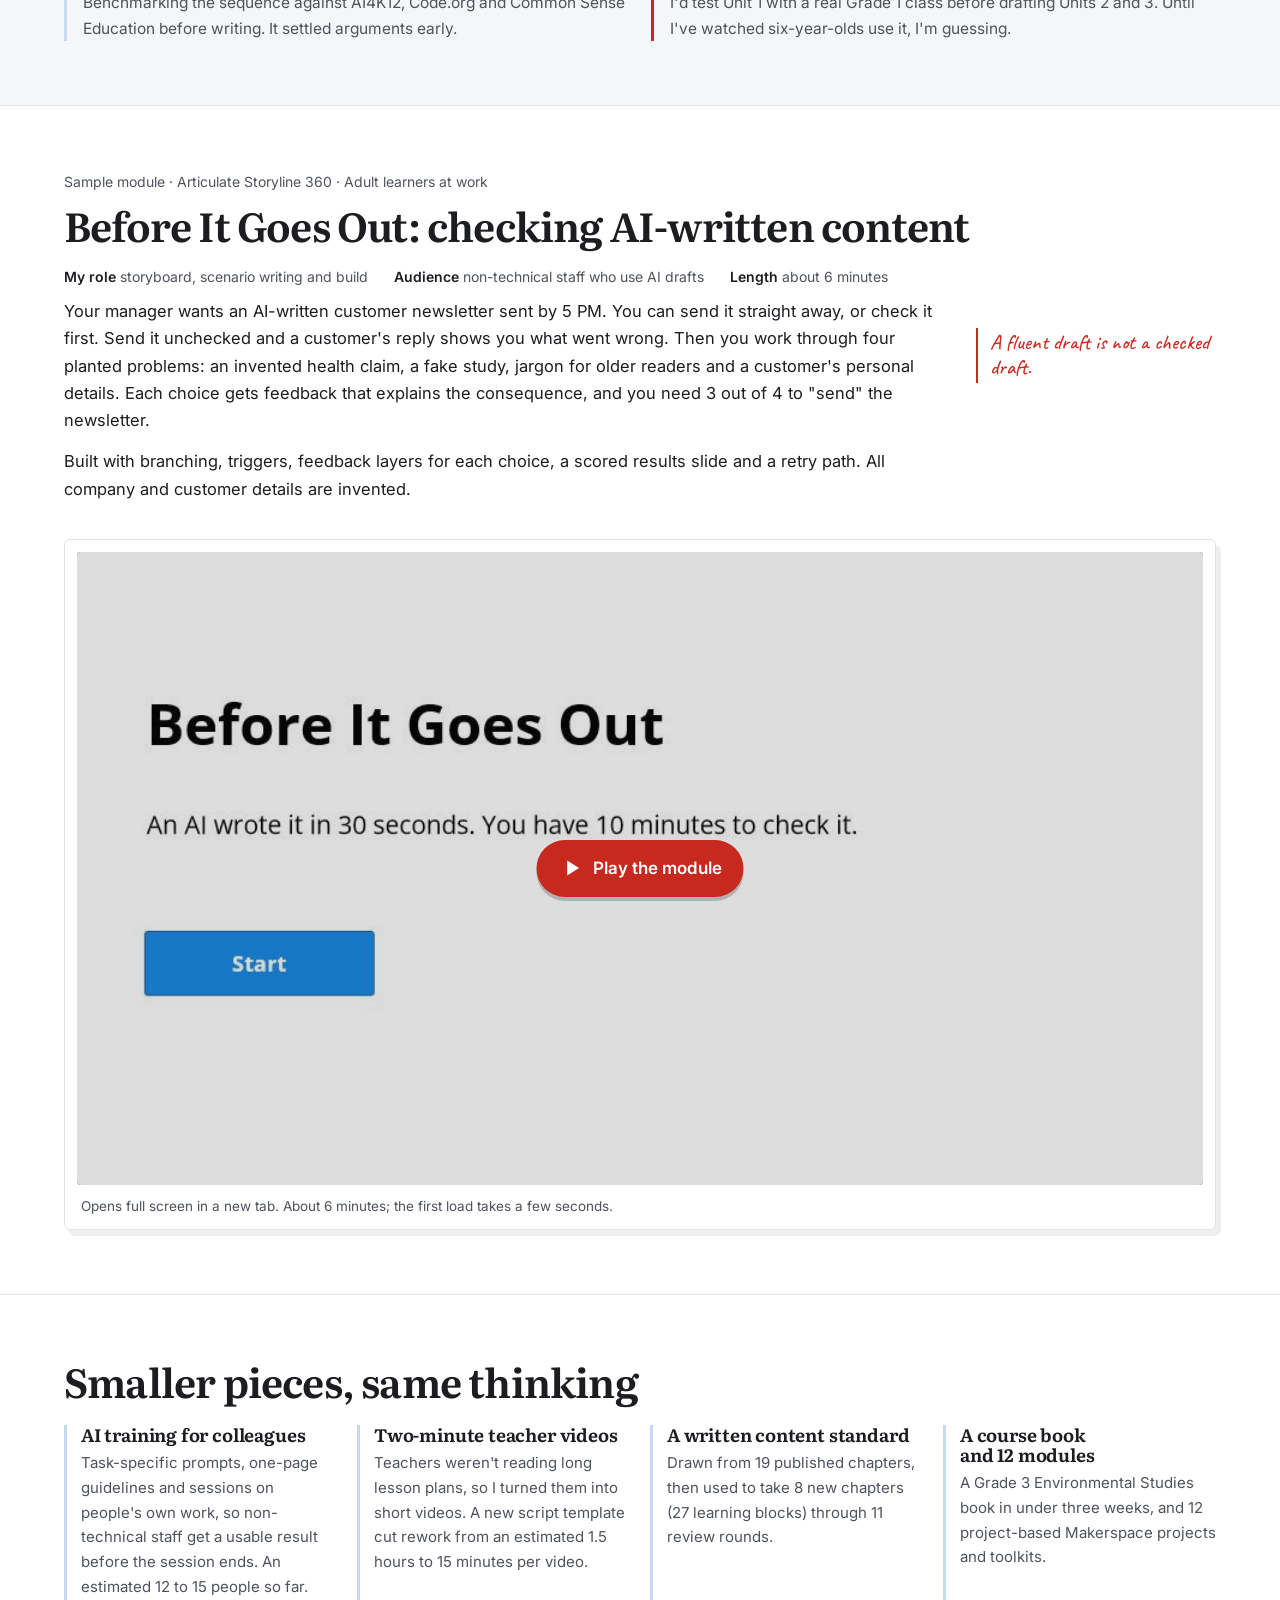
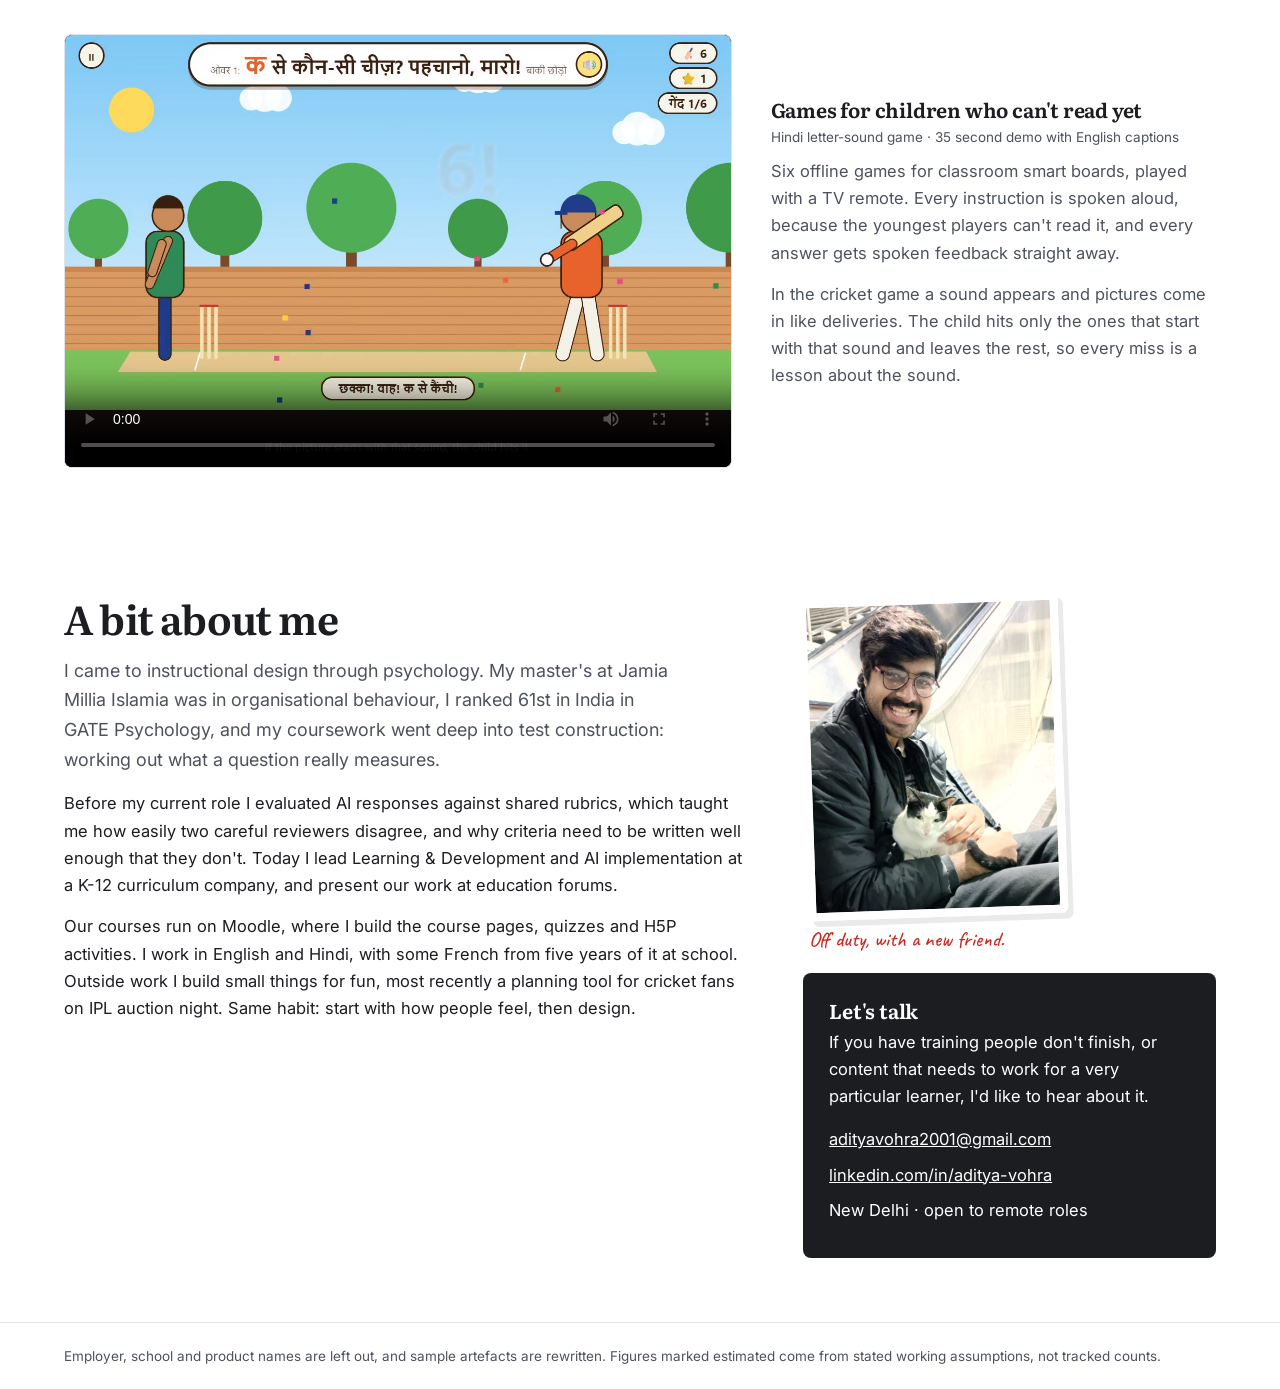
==== commit f3c8a476: "Open Storyline module on click instead of loading it inline Co-Authored-By: Claude Opus 5.5 <noreply" ====
--- a/index.html
+++ b/index.html
@@ -142,6 +142,11 @@
 .off figcaption{font:500 21px/1.15 Caveat,cursive;color:var(--red);margin:10px 0 0 6px}
 .scroll table{min-width:560px}
 @media(max-width:430px){nav .wrap{gap:2px 14px}nav a{font-size:14px}nav b{font-size:16px}}
+.play{position:relative;display:block;aspect-ratio:16/9;border-radius:4px;overflow:hidden;background:#1e1e1e}
+.play img{width:100%;height:100%;object-fit:cover;display:block;opacity:.85;transition:opacity .2s}
+.play:hover img{opacity:.7}
+.pbtn{position:absolute;left:50%;top:50%;transform:translate(-50%,-50%);display:inline-flex;align-items:center;gap:8px;padding:14px 22px;border-radius:999px;background:var(--red);color:#fff;font-weight:600;font-size:17px;box-shadow:0 4px 0 rgba(0,0,0,.2)}
+.play:focus-visible{outline:3px solid var(--blue);outline-offset:3px}
 footer{font-size:13.5px;color:var(--soft);border-top:1px solid var(--line)}
 @media(max-width:900px){.beliefs{grid-template-columns:repeat(2,minmax(0,1fr))}.beliefs div:nth-child(2){border-right:0;margin-right:0}.beliefs div:nth-child(-n+2){border-bottom:1px solid var(--line)}}
 @media(max-width:820px){.story{grid-template-columns:minmax(0,1fr)}.story>.note{grid-column:1;margin:-4px 0 16px}}
@@ -376,10 +381,11 @@
 <p class="note">A fluent draft is not a checked draft.</p>
 </div>
 <div class="sheet wide" style="margin-top:22px;padding:12px">
-<div style="position:relative;width:100%;aspect-ratio:16/9;background:#1e1e1e;border-radius:4px;overflow:hidden">
-<iframe src="module/story.html" title="Before It Goes Out, Storyline module" style="position:absolute;inset:0;width:100%;height:100%;border:0" allow="fullscreen" loading="lazy"></iframe>
-</div>
-<p class="cap" style="margin:10px 4px 0">Play it here, or <a href="module/story.html">open it full screen</a>.</p>
+<a class="play" href="module/story.html" target="_blank" rel="noopener" aria-label="Play the Before It Goes Out module, opens in a new tab">
+<img src="module/story_content/thumbnail.jpg" alt="Title slide of the module: Before It Goes Out">
+<span class="pbtn"><svg viewBox="0 0 24 24" width="26" height="26" aria-hidden="true"><path d="M8 5v14l11-7z" fill="currentColor"/></svg>Play the module</span>
+</a>
+<p class="cap" style="margin:10px 4px 0">Opens full screen in a new tab. About 6 minutes; the first load takes a few seconds.</p>
 </div>
 </div></section>
 
